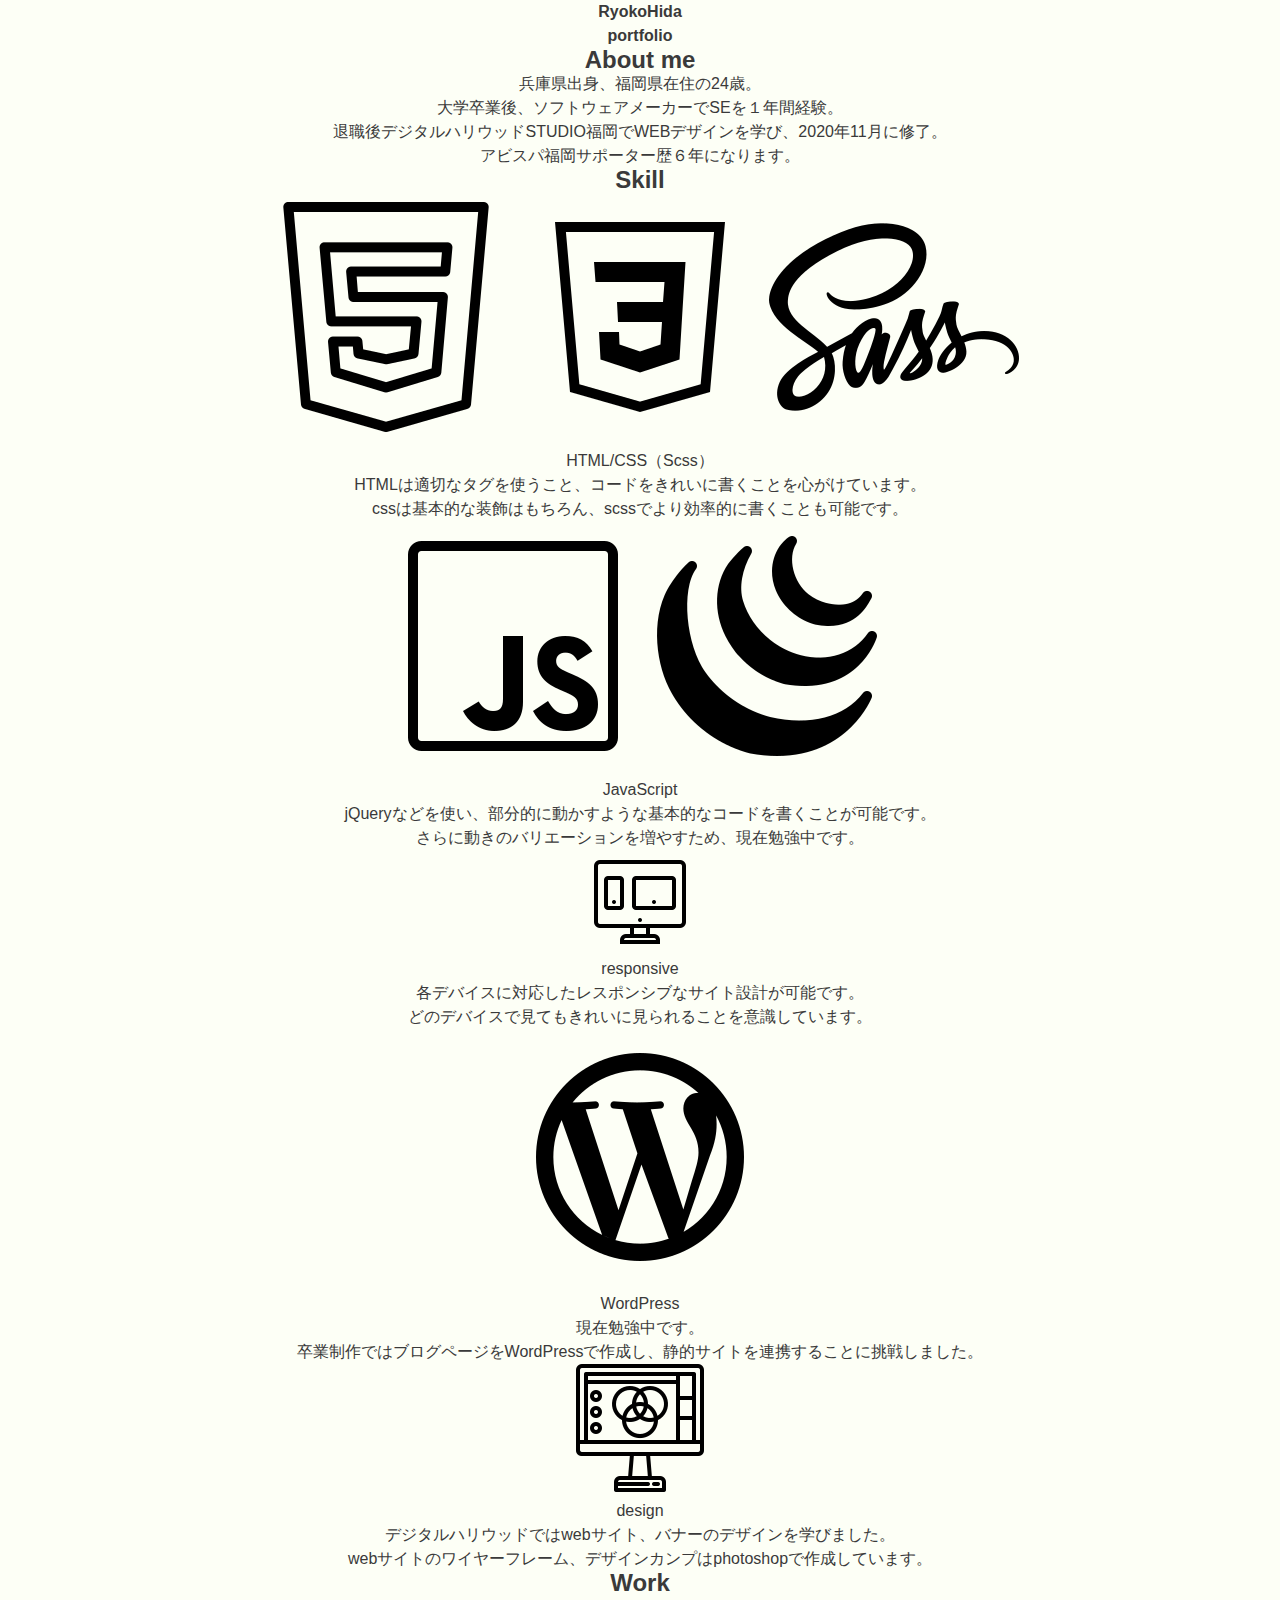
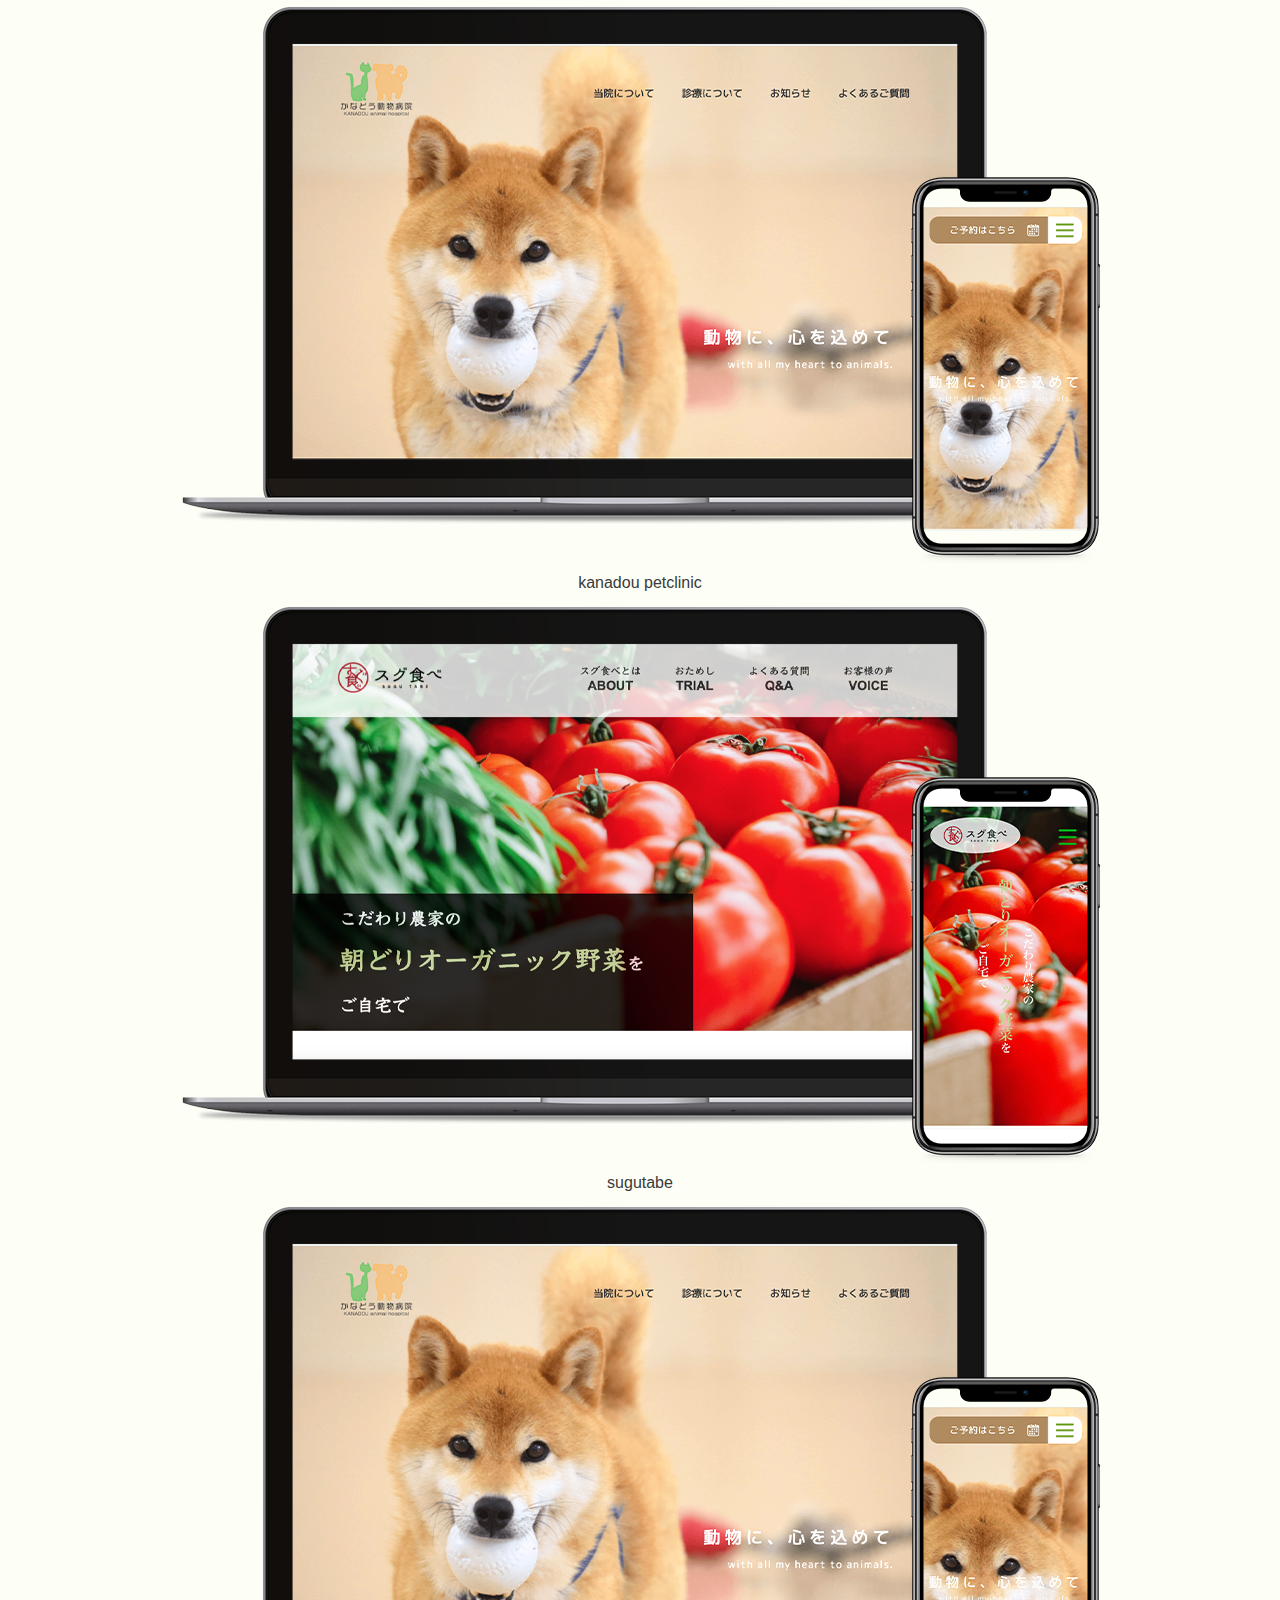
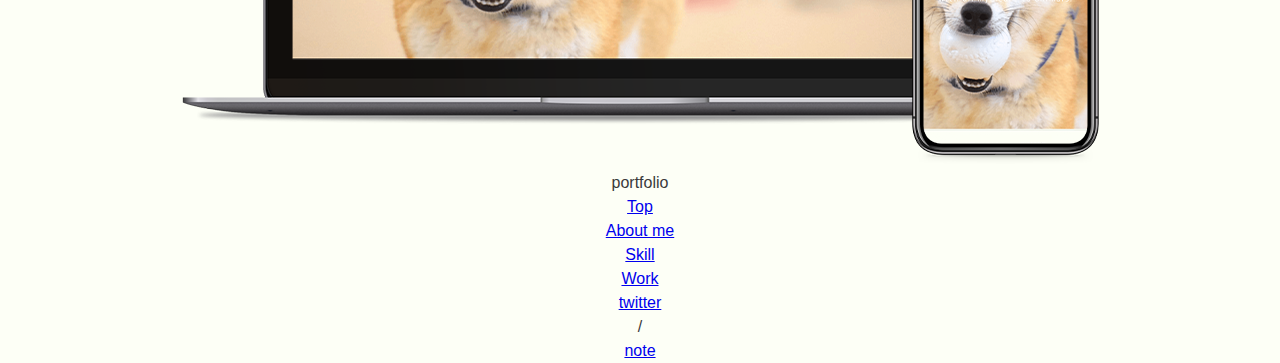
==== index.html @ 935999d3 "画像の整理、html3ページ分" ====
<!DOCTYPE html>
<html lang="ja">
  <head>
    <meta charset="UTF-8">
    <link rel="stylesheet" href="assets/css/reset.css">
    <link rel="stylesheet" href="assets/css/common.css">
    <meta name="viewport" content="width=device-width, initial-scale=1.0">
    <title>樋田涼子のポートフォリオ</title>
    <link rel="stylesheet" href="assets/css/top.css">
  </head>
  <body>
    <section class="section-top">
      <h1>RyokoHida<br>portfolio</h1>
    </section>
    <section class="section-aboutme">
      <h2 class="title">About me</h2>
      <p class="section-aboutme__profile">
        兵庫県出身、福岡県在住の24歳。<br>大学卒業後、ソフトウェアメーカーでSEを１年間経験。<br>
        退職後デジタルハリウッドSTUDIO福岡でWEBデザインを学び、2020年11月に修了。
      </p>
      <p>
        アビスパ福岡サポーター歴６年になります。
      </p>
    </section>
    <section class="section-skill">
      <h2 class="title">Skill</h2>
      <div class="section-skill__contain">
        <div class="section-skill__contain__first">
          <div class="section-skill__contain__first__imgbox">
            <img src="assets/image/icon/skill/png/html.png" alt="htmlのアイコン">
            <img src="assets/image/icon/skill/png/css.png" alt="cssのアイコン">
            <img src="assets/image/icon/skill/png/sass.png" alt="sassのアイコン">
          </div>
          <p>HTML/CSS（Scss）</p>
        </div>
        <p>
          HTMLは適切なタグを使うこと、コードをきれいに書くことを心がけています。<br>cssは基本的な装飾はもちろん、scssでより効率的に書くことも可能です。
        </p>
      </div>
      <div class="section-skill__contain">
        <div class="section-skill__contain__first">
          <div class="section-skill__contain__first__imgbox">
            <img src="assets/image/icon/skill/png/js.png" alt="javascriptのアイコン">
            <img src="assets/image/icon/skill/png/jquery.png" alt="jqueryのアイコン">
          </div>
          <p>JavaScript</p>
        </div>
        <p>
          jQueryなどを使い、部分的に動かすような基本的なコードを書くことが可能です。<br>さらに動きのバリエーションを増やすため、現在勉強中です。
        </p>
      </div>

      <!--GitHubのリンク-->
      <div class="section-skill__contain">
      </div>

      <div class="section-skill__contain">
        <div class="section-skill__contain__first">
          <img src="assets/image/icon/skill/png/responsive.png" alt="レスポンシブデザインのアイコン">
          <p>responsive</p>
        </div>
        <p>
          各デバイスに対応したレスポンシブなサイト設計が可能です。<br>どのデバイスで見てもきれいに見られることを意識しています。
        </p>
      </div>
      <div class="section-skill__contain">
        <div class="section-skill__contain__first">
          <img src="assets/image/icon/skill/png/wordpress.png" alt="wordpressのアイコン">
          <p>WordPress</p>
        </div>
        <p>
          現在勉強中です。<br>卒業制作ではブログページをWordPressで作成し、静的サイトを連携することに挑戦しました。
        </p>
      </div>
      <div class="section-skill__contain">
        <div class="section-skill__contain__first">
          <img src="assets/image/icon/skill/png/design.png" alt="デザインのアイコン">
          <p>design</p>
        </div>
        <p>
          デジタルハリウッドではwebサイト、バナーのデザインを学びました。<br>webサイトのワイヤーフレーム、デザインカンプはphotoshopで作成しています。
        </p>
      </div>
    </section>
    <section class="section-work">
      <h2 class="title">Work</h2>
      <a class="section-work__link-box">
        <img src="assets/image/work/kanadou/work01.png" alt="かなどう動物病院へのリンク">
        <p>kanadou petclinic</p>
      </a>
      <a class="section-work__link-box">
        <img src="assets/image/work/sugutabe/work02.png" alt="スグ食べへのリンク">
        <p>sugutabe</p>
      </a>
      <a class="section-work__link-box">
        <img src="assets/image/work/kanadou/work01.png" alt="ポートフォリオへのリンク">
        <p>portfolio</p>
      </a>

      <!--viewmoreのリンク-->
      <div class="section-work__link-box">
      </div>

    </section>
    <header class="sidebar">
      <ol class="sidebar__list">
        <li><a href="#">Top</a></li>
        <li><a href="#">About me</a></li>
        <li><a href="#">Skill</a></li>
        <li><a href="#">Work</a></li>
      </ol>
      <div>
        <a href="#">twitter</a>
        <p>/</p>
        <a href="#">note</a>
      </div>
    </header>
  </body>
</html>
---- assets/css/common.css ----
@charset "UTF-8";
/* CSS Document */
html {
  font-size: 62.5%; /* 16px * 62.5% = 10px */
  width: 100%;
  box-sizing: border-box;
}

body {
  color: #3a3a3a; /* RGB */
  font-family:  'M PLUS Rounded 1c', sans-serif , 'M PLUS 1p', sans-serif;
  font-weight: 500;
  font-size: 1.6em;
  line-height: 2.4rem;
  text-align: center;
  background-color: #fdfff6
}

section h2 {
  font-size: 2.4rem;
}

a {
  display: inline-block;
  transition: .3s;
  transform: scale(1);
}

a:hover {
  transform: scale(0.95);
}


.none {
  display: none;
}

p {
  font-feature-settings: normal;
}
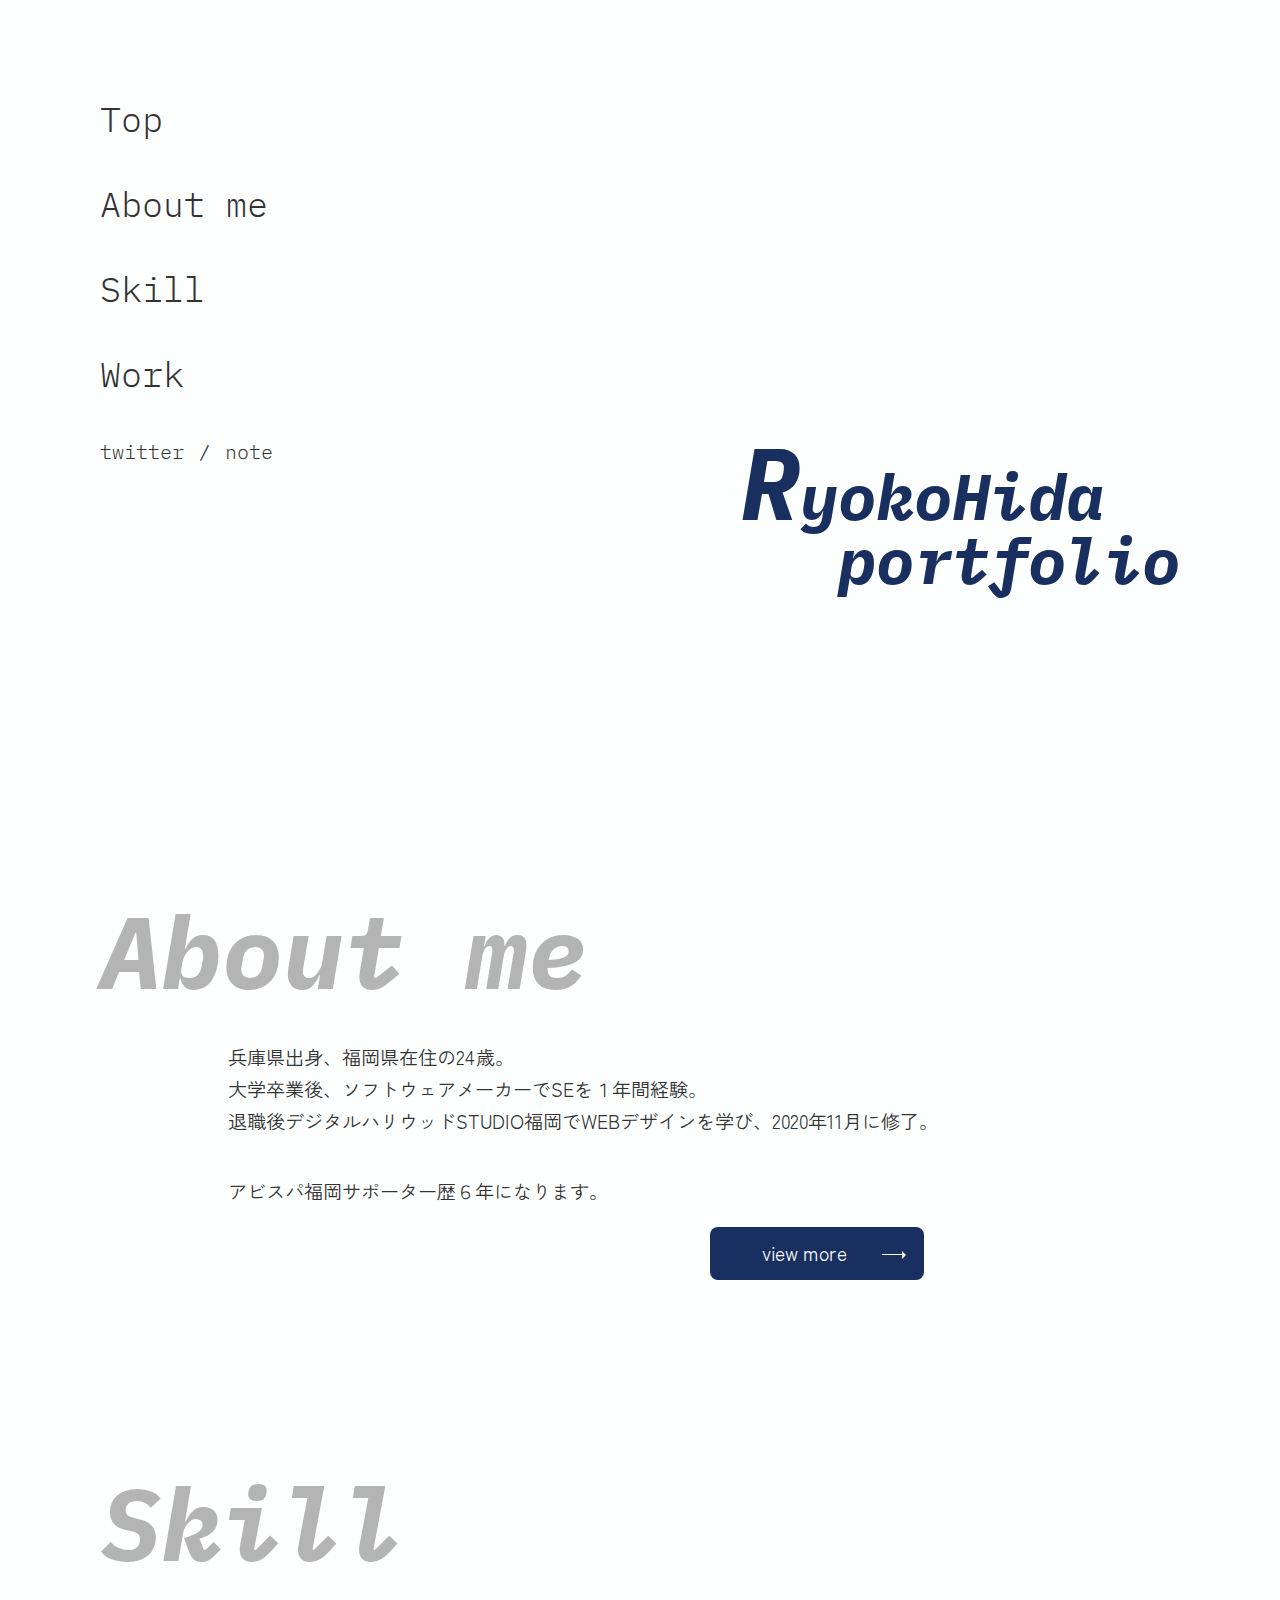
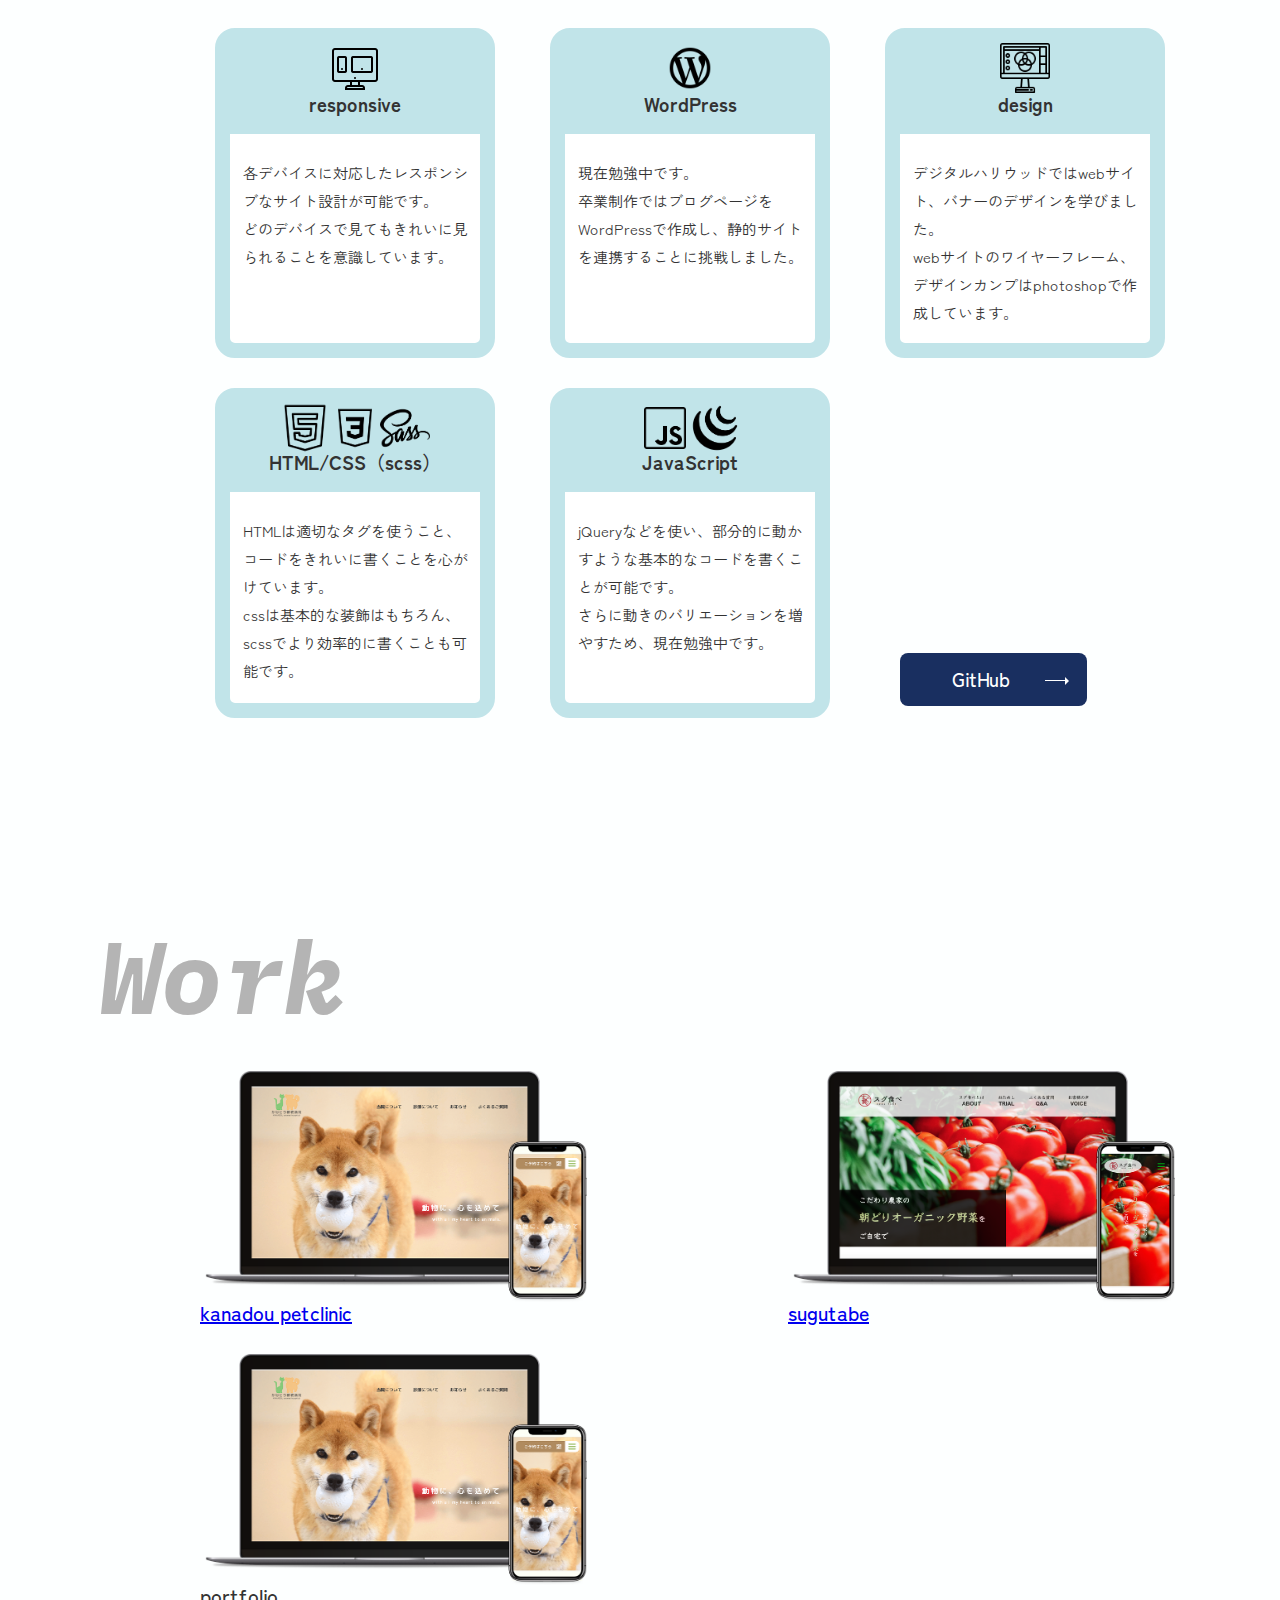
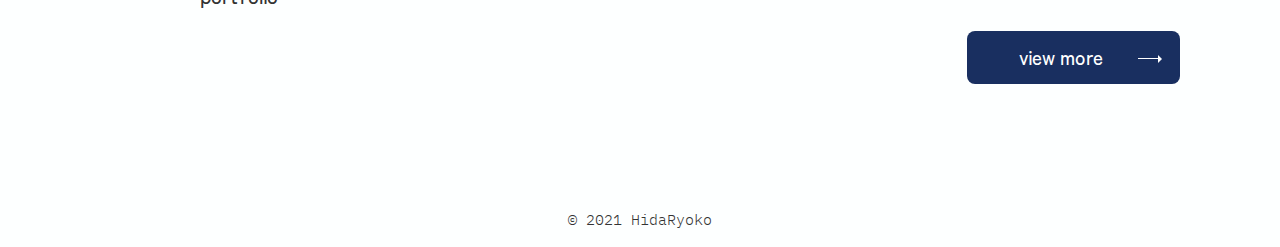
==== commit 03b7dbb4: "トップページのコーディングetc" ====
--- a/index.html
+++ b/index.html
@@ -4,116 +4,125 @@
     <meta charset="UTF-8">
     <link rel="stylesheet" href="assets/css/reset.css">
     <link rel="stylesheet" href="assets/css/common.css">
+    <link rel="preconnect" href="https://fonts.googleapis.com">
+    <link rel="preconnect" href="https://fonts.gstatic.com" crossorigin>
+    <link href="https://fonts.googleapis.com/css2?family=IBM+Plex+Mono:ital,wght@0,100;0,200;0,300;0,400;0,500;0,600;0,700;1,100;1,200;1,300;1,400;1,500;1,600;1,700&family=Zen+Kaku+Gothic+New:wght@300;400;500;700;900&display=swap" rel="stylesheet">
     <meta name="viewport" content="width=device-width, initial-scale=1.0">
     <title>樋田涼子のポートフォリオ</title>
     <link rel="stylesheet" href="assets/css/top.css">
   </head>
   <body>
     <section class="section-top">
-      <h1>RyokoHida<br>portfolio</h1>
+      <h1><span>R</span>yokoHida&nbsp;&nbsp;<br>portfolio</h1>
     </section>
-    <section class="section-aboutme">
+    <section id="aboutme" class="section-aboutme">
       <h2 class="title">About me</h2>
       <p class="section-aboutme__profile">
         兵庫県出身、福岡県在住の24歳。<br>大学卒業後、ソフトウェアメーカーでSEを１年間経験。<br>
         退職後デジタルハリウッドSTUDIO福岡でWEBデザインを学び、2020年11月に修了。
       </p>
-      <p>
+      <p class="section-aboutme__avispa">
         アビスパ福岡サポーター歴６年になります。
       </p>
-    </section>
-    <section class="section-skill">
-      <h2 class="title">Skill</h2>
-      <div class="section-skill__contain">
-        <div class="section-skill__contain__first">
-          <div class="section-skill__contain__first__imgbox">
-            <img src="assets/image/icon/skill/png/html.png" alt="htmlのアイコン">
-            <img src="assets/image/icon/skill/png/css.png" alt="cssのアイコン">
-            <img src="assets/image/icon/skill/png/sass.png" alt="sassのアイコン">
-          </div>
-          <p>HTML/CSS（Scss）</p>
-        </div>
-        <p>
-          HTMLは適切なタグを使うこと、コードをきれいに書くことを心がけています。<br>cssは基本的な装飾はもちろん、scssでより効率的に書くことも可能です。
-        </p>
-      </div>
-      <div class="section-skill__contain">
-        <div class="section-skill__contain__first">
-          <div class="section-skill__contain__first__imgbox">
-            <img src="assets/image/icon/skill/png/js.png" alt="javascriptのアイコン">
-            <img src="assets/image/icon/skill/png/jquery.png" alt="jqueryのアイコン">
-          </div>
-          <p>JavaScript</p>
-        </div>
-        <p>
-          jQueryなどを使い、部分的に動かすような基本的なコードを書くことが可能です。<br>さらに動きのバリエーションを増やすため、現在勉強中です。
-        </p>
-      </div>
-
-      <!--GitHubのリンク-->
-      <div class="section-skill__contain">
-      </div>
-
-      <div class="section-skill__contain">
-        <div class="section-skill__contain__first">
-          <img src="assets/image/icon/skill/png/responsive.png" alt="レスポンシブデザインのアイコン">
-          <p>responsive</p>
-        </div>
-        <p>
-          各デバイスに対応したレスポンシブなサイト設計が可能です。<br>どのデバイスで見てもきれいに見られることを意識しています。
-        </p>
-      </div>
-      <div class="section-skill__contain">
-        <div class="section-skill__contain__first">
-          <img src="assets/image/icon/skill/png/wordpress.png" alt="wordpressのアイコン">
-          <p>WordPress</p>
-        </div>
-        <p>
-          現在勉強中です。<br>卒業制作ではブログページをWordPressで作成し、静的サイトを連携することに挑戦しました。
-        </p>
-      </div>
-      <div class="section-skill__contain">
-        <div class="section-skill__contain__first">
-          <img src="assets/image/icon/skill/png/design.png" alt="デザインのアイコン">
-          <p>design</p>
-        </div>
-        <p>
-          デジタルハリウッドではwebサイト、バナーのデザインを学びました。<br>webサイトのワイヤーフレーム、デザインカンプはphotoshopで作成しています。
-        </p>
+      <div class="btnarrow">
+        <a class="btnarrow__more" href="aboutme.html">view more</a>
       </div>
     </section>
-    <section class="section-work">
+    <section id="skill" class="section-skill">
+      <h2 class="title">Skill</h2>
+      <div class="section-skill__cards">
+        <div class="section-skill__cards__contain">
+          <div class="section-skill__cards__contain__first">
+            <img class="section-skill__cards__contain__first__singleimg" src="assets/image/icon/skill/png/responsive.png" alt="レスポンシブデザインのアイコン">
+            <p class="section-skill__cards__contain__first__title">responsive</p>
+          </div>
+          <p class="section-skill__cards__contain__description">
+            各デバイスに対応したレスポンシブなサイト設計が可能です。<br>どのデバイスで見てもきれいに見られることを意識しています。
+          </p>
+        </div>
+        <div class="section-skill__cards__contain">
+          <div class="section-skill__cards__contain__first">
+            <img class="section-skill__cards__contain__first__singleimg" src="assets/image/icon/skill/png/wordpress.png" alt="wordpressのアイコン">
+            <p class="section-skill__cards__contain__first__title">WordPress</p>
+          </div>
+          <p class="section-skill__cards__contain__description">
+            現在勉強中です。<br>卒業制作ではブログページをWordPressで作成し、静的サイトを連携することに挑戦しました。
+          </p>
+        </div>
+        <div class="section-skill__cards__contain">
+          <div class="section-skill__cards__contain__first">
+            <img class="section-skill__cards__contain__first__singleimg" src="assets/image/icon/skill/png/design.png" alt="デザインのアイコン">
+            <p class="section-skill__cards__contain__first__title">design</p>
+          </div>
+          <p class="section-skill__cards__contain__description">
+            デジタルハリウッドではwebサイト、バナーのデザインを学びました。<br>webサイトのワイヤーフレーム、デザインカンプはphotoshopで作成しています。
+          </p>
+        </div>
+        <div class="section-skill__cards__contain">
+          <div class="section-skill__cards__contain__first">
+            <div class="section-skill__cards__contain__first__imgbox">
+              <img src="assets/image/icon/skill/png/html.png" alt="htmlのアイコン">
+              <img src="assets/image/icon/skill/png/css.png" alt="cssのアイコン">
+              <img src="assets/image/icon/skill/png/sass.png" alt="sassのアイコン">
+            </div>
+            <p class="section-skill__cards__contain__first__title">HTML/CSS（scss）</p>
+          </div>
+          <p class="section-skill__cards__contain__description">
+            HTMLは適切なタグを使うこと、コードをきれいに書くことを心がけています。<br>cssは基本的な装飾はもちろん、scssでより効率的に書くことも可能です。
+          </p>
+        </div>
+        <div class="section-skill__cards__contain">
+          <div class="section-skill__cards__contain__first">
+            <div class="section-skill__cards__contain__first__imgbox">
+              <img src="assets/image/icon/skill/png/js.png" alt="javascriptのアイコン">
+              <img src="assets/image/icon/skill/png/jquery.png" alt="jqueryのアイコン">
+            </div>
+            <p class="section-skill__cards__contain__first__title">JavaScript</p>
+          </div>
+          <p class="section-skill__cards__contain__description">
+            jQueryなどを使い、部分的に動かすような基本的なコードを書くことが可能です。<br>さらに動きのバリエーションを増やすため、現在勉強中です。
+          </p>
+        </div>
+        <!--GitHubのリンク-->
+        <div class="section-skill__cards__contain btnarrow">
+          <a class="btnarrow__more" href="https://github.com/H-Ryoko" target="blank">GitHub</a>
+        </div>
+      </div>
+    </section>
+    <section id="work" class="section-work">
       <h2 class="title">Work</h2>
-      <a class="section-work__link-box">
-        <img src="assets/image/work/kanadou/work01.png" alt="かなどう動物病院へのリンク">
-        <p>kanadou petclinic</p>
-      </a>
-      <a class="section-work__link-box">
-        <img src="assets/image/work/sugutabe/work02.png" alt="スグ食べへのリンク">
-        <p>sugutabe</p>
-      </a>
-      <a class="section-work__link-box">
-        <img src="assets/image/work/kanadou/work01.png" alt="ポートフォリオへのリンク">
-        <p>portfolio</p>
-      </a>
-
+      <div class="section-work__contain">
+        <a href="kanadou.html" class="section-work__contain__linkbox">
+          <img src="assets/image/work/kanadou/work01.png" alt="かなどう動物病院へのリンク">
+          <p>kanadou petclinic</p>
+        </a>
+        <a href="sugutabe.html" class="section-work__contain__linkbox">
+          <img src="assets/image/work/sugutabe/work02.png" alt="スグ食べへのリンク">
+          <p>sugutabe</p>
+        </a>
+        <a class="section-work__contain__linkbox">
+          <img src="assets/image/work/kanadou/work01.png" alt="ポートフォリオへのリンク">
+          <p>portfolio</p>
+        </a>
+      </div>
       <!--viewmoreのリンク-->
-      <div class="section-work__link-box">
+      <div class="section-work__link btnarrow">
+        <a class="btnarrow__more" href="#">view more</a>
       </div>
-
     </section>
     <header class="sidebar">
       <ol class="sidebar__list">
-        <li><a href="#">Top</a></li>
-        <li><a href="#">About me</a></li>
-        <li><a href="#">Skill</a></li>
-        <li><a href="#">Work</a></li>
+        <li><a class="sidebar__list__link" href="#">Top</a></li>
+        <li><a class="sidebar__list__link" href="#aboutme">About me</a></li>
+        <li><a class="sidebar__list__link" href="#skill">Skill</a></li>
+        <li><a class="sidebar__list__link" href="#work">Work</a></li>
       </ol>
-      <div>
-        <a href="#">twitter</a>
+      <div class="sidebar__snslink">
+        <a href="https://twitter.com/ryo_studydesign" target="blank">twitter</a>
         <p>/</p>
-        <a href="#">note</a>
+        <a href="https://note.com/webdesign_ryo/" target="blank">note</a>
       </div>
     </header>
+    <small>©︎ 2021 HidaRyoko</small>
   </body>
 </html>--- a/assets/css/common.css
+++ b/assets/css/common.css
@@ -7,23 +7,18 @@
 }
 
 body {
-  color: #3a3a3a; /* RGB */
-  font-family:  'M PLUS Rounded 1c', sans-serif , 'M PLUS 1p', sans-serif;
+  background-color: #fdffff; /* RGB */
+  font-family: 'IBM Plex Mono', monospace, 'Zen Kaku Gothic New', sans-serif;
   font-weight: 500;
-  font-size: 1.6em;
-  line-height: 2.4rem;
-  text-align: center;
-  background-color: #fdfff6
-}
-
-section h2 {
-  font-size: 2.4rem;
+  text-align: left;
+  color: #333;
 }
 
 a {
   display: inline-block;
   transition: .3s;
   transform: scale(1);
+  font-family: 'Zen Kaku Gothic New', sans-serif;
 }
 
 a:hover {
@@ -35,7 +30,13 @@
   display: none;
 }
 
+h1 h2 h3 h4 {
+  font-family: 'IBM Plex Mono', monospace;
+}
+
 p {
   font-feature-settings: normal;
+  font-family: 'Zen Kaku Gothic New', sans-serif;
 }
 
+
--- a/assets/css/top.css
+++ b/assets/css/top.css
@@ -0,0 +1,279 @@
+.title {
+  font-size: 8vw;
+  font-style: italic;
+  color: #b4b4b4;
+  margin-bottom: 3vw;
+}
+
+.btnarrow {
+  text-align: right;
+  margin-right: 20vw;
+}
+
+.btnarrow__more {
+  position: relative;
+  background: #192f60;
+  padding: 15px 75px 15px 50px;
+  display: inline-block;
+  text-align: center;
+  -webkit-transition: all .2s linear;
+  transition: all .2s linear;
+  color: #fff;
+  text-decoration: none;
+  border: transparent 2px solid;
+  outline: none;
+  font-size: 1.5vw;
+  border-radius: 8px;
+}
+
+.btnarrow__more:hover {
+  background: #fdffff;
+  color: #333;
+  border-color: #192f60;
+}
+
+.btnarrow__more:before {
+  content: '';
+  position: absolute;
+  top: 50%;
+  right: 20px;
+  width: 20px;
+  height: 1px;
+  background: #fff;
+}
+
+.btnarrow__more:after {
+  content: '';
+  position: absolute;
+  top: 43.5%;
+  right: 12px;
+  border: 4px solid transparent;
+  border-top-width: 4px;
+  border-bottom-width: 4px;
+  border-left-color: #fff;
+  -webkit-transition: all .2s linear;
+  transition: all .2s linear;
+}
+
+.btnarrow__more:hover::before {
+  background: #333;
+  right: 25px;
+}
+
+.btnarrow__more:hover::after {
+  border-left-color: #333;
+  right: 20px;
+}
+
+.section-top {
+  position: relative;
+  height: 100vh;
+  padding: 0 100px;
+}
+
+.section-top h1 {
+  font-size: 5vw;
+  font-weight: 800;
+  font-style: italic;
+  padding-top: 50vh;
+  text-align: right;
+  line-height: 5vw;
+  color: #192f60;
+}
+
+.section-top h1 span {
+  font-size: 8vw;
+}
+
+.sidebar {
+  position: absolute;
+  top: 8vw;
+  left: 0;
+  padding-left: 100px;
+  width: 20%;
+}
+
+.sidebar__list {
+  list-style: none;
+}
+
+.sidebar__list li {
+  margin-bottom: 50px;
+}
+
+.sidebar__list__link {
+  color: #333;
+  text-decoration: none;
+  font-size: 3.5rem;
+  font-weight: 300;
+  font-family: 'IBM Plex Mono', monospace;
+}
+
+.sidebar__snslink {
+  display: -webkit-box;
+  display: -ms-flexbox;
+  display: flex;
+  -webkit-box-pack: start;
+      -ms-flex-pack: start;
+          justify-content: flex-start;
+}
+
+.sidebar__snslink a {
+  font-size: 2rem;
+  font-weight: 300;
+  font-family: 'IBM Plex Mono', monospace;
+  text-decoration: none;
+  color: #333;
+  margin-right: 1.5rem;
+}
+
+.sidebar__snslink p {
+  font-size: 2rem;
+  margin-right: 1.5rem;
+}
+
+.section-aboutme {
+  padding: 0 100px;
+  margin-bottom: 15vw;
+  font-size: 1.5vw;
+  font-weight: 400;
+}
+
+.section-aboutme__profile {
+  margin-left: 10vw;
+  margin-bottom: 3vw;
+  line-height: 2.5vw;
+}
+
+.section-aboutme__avispa {
+  margin-left: 10vw;
+  margin-bottom: 20px;
+  line-height: 2.5vw;
+}
+
+.section-skill {
+  padding: 0 100px;
+  margin-bottom: 15vw;
+}
+
+.section-skill__cards {
+  display: -webkit-box;
+  display: -ms-flexbox;
+  display: flex;
+  -ms-flex-wrap: wrap;
+      flex-wrap: wrap;
+  -webkit-box-pack: justify;
+      -ms-flex-pack: justify;
+          justify-content: space-between;
+  -webkit-box-align: end;
+      -ms-flex-align: end;
+          align-items: flex-end;
+  margin-left: 100px;
+}
+
+.section-skill__cards__contain {
+  width: 250px;
+  height: 300px;
+  background-color: #fff;
+  border: solid 15px #c1e4e9;
+  margin: 15px;
+  border-radius: 20px;
+}
+
+.section-skill__cards__contain__first {
+  width: 100%;
+  padding-bottom: 10px;
+  background-color: #c1e4e9;
+  text-align: center;
+}
+
+.section-skill__cards__contain__first__imgbox {
+  width: 100%;
+  display: -webkit-box;
+  display: -ms-flexbox;
+  display: flex;
+  -webkit-box-pack: center;
+      -ms-flex-pack: center;
+          justify-content: center;
+}
+
+.section-skill__cards__contain__first__imgbox img {
+  width: 20%;
+}
+
+.section-skill__cards__contain__first__singleimg {
+  width: 20%;
+}
+
+.section-skill__cards__contain__first__title {
+  text-align: center;
+  margin-bottom: 10px;
+  font-size: 1.5vw;
+  font-weight: 600;
+}
+
+.section-skill__cards__contain__description {
+  width: 90%;
+  margin: 25px auto;
+  font-size: 1.5rem;
+  font-weight: 400;
+  line-height: 2.8rem;
+}
+
+.section-skill__cards__contain:last-child {
+  width: 250px;
+  height: 50px;
+  background-color: #fdffff;
+  border: none;
+}
+
+.section-skill .btnarrow {
+  width: 250px;
+  text-align: left;
+  margin: 15px;
+  padding: 15px;
+}
+
+.section-work {
+  padding: 0 100px;
+  margin-bottom: 10vw;
+}
+
+.section-work__contain {
+  display: -webkit-box;
+  display: -ms-flexbox;
+  display: flex;
+  -ms-flex-wrap: wrap;
+      flex-wrap: wrap;
+  -webkit-box-pack: justify;
+      -ms-flex-pack: justify;
+          justify-content: space-between;
+  margin-left: 100px;
+}
+
+.section-work__contain__linkbox {
+  width: 40%;
+  margin-bottom: 2vw;
+}
+
+.section-work__contain__linkbox img {
+  width: 100%;
+  margin: 0 auto;
+}
+
+.section-work__contain__linkbox p {
+  font-size: 2rem;
+  font-weight: 500;
+}
+
+.section-work .btnarrow {
+  margin: 0 0 0 auto;
+}
+
+small {
+  font-size: 1.5rem;
+  font-weight: 300;
+  display: block;
+  text-align: center;
+  margin-bottom: 20px;
+}
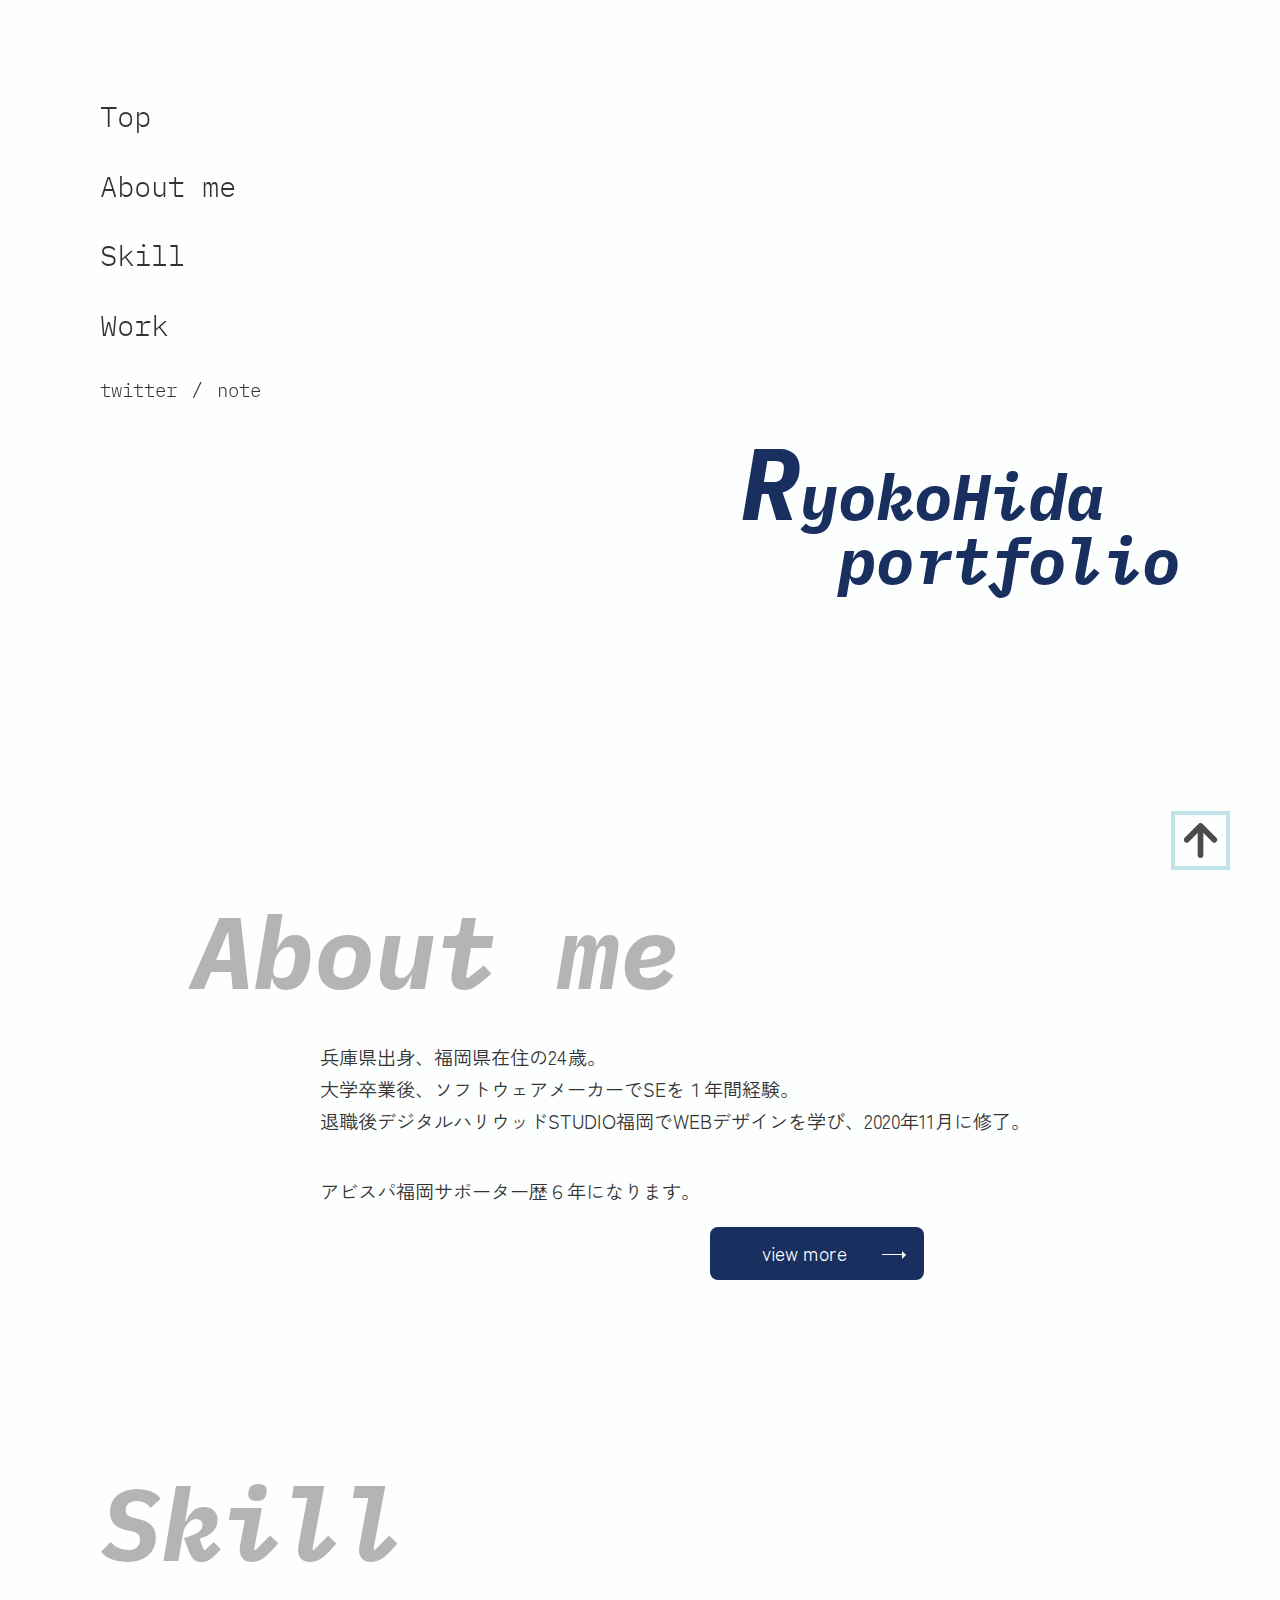
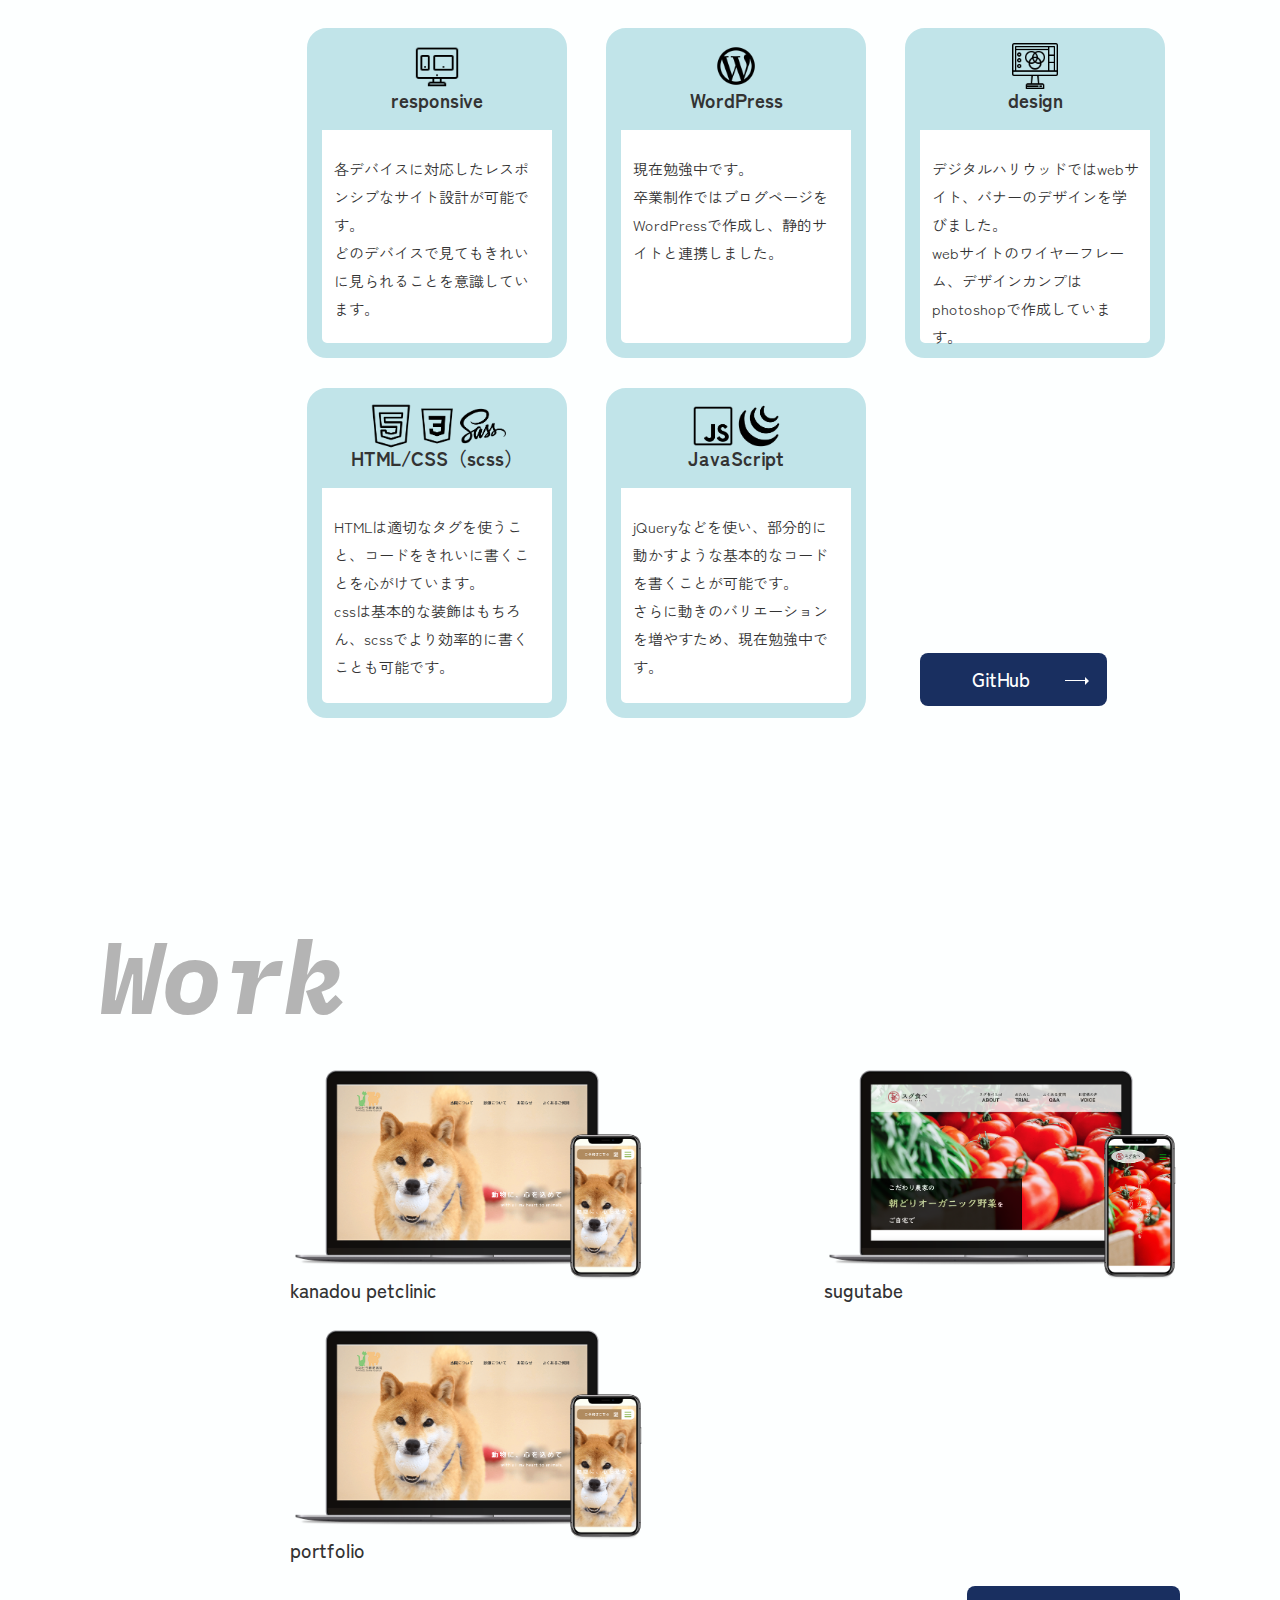
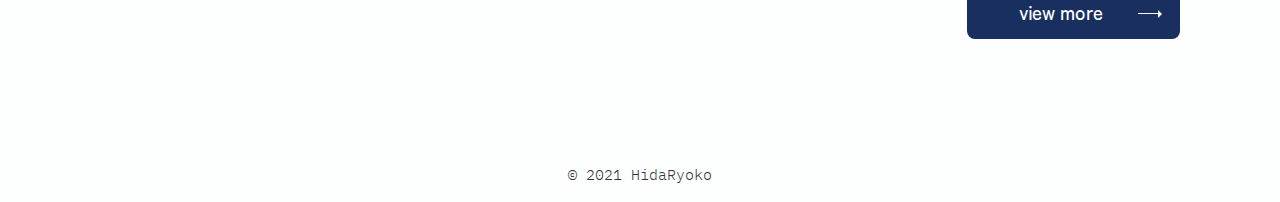
==== commit a59539d7: "aboutme/worklist/workページの装飾" ====
--- a/index.html
+++ b/index.html
@@ -10,6 +10,13 @@
     <meta name="viewport" content="width=device-width, initial-scale=1.0">
     <title>樋田涼子のポートフォリオ</title>
     <link rel="stylesheet" href="assets/css/top.css">
+    <script src="https://code.jquery.com/jquery-3.6.0.min.js" integrity="sha256-/xUj+3OJU5yExlq6GSYGSHk7tPXikynS7ogEvDej/m4=" crossorigin="anonymous"></script>
+    <script>
+      $(function(){
+        $("#worklist").load("work.html");
+        $("#scrolltop").load("toparrow.html");
+      });
+    </script>
   </head>
   <body>
     <section class="section-top">
@@ -46,7 +53,7 @@
             <p class="section-skill__cards__contain__first__title">WordPress</p>
           </div>
           <p class="section-skill__cards__contain__description">
-            現在勉強中です。<br>卒業制作ではブログページをWordPressで作成し、静的サイトを連携することに挑戦しました。
+            現在勉強中です。<br>卒業制作ではブログページをWordPressで作成し、静的サイトと連携しました。
           </p>
         </div>
         <div class="section-skill__cards__contain">
@@ -91,23 +98,11 @@
     </section>
     <section id="work" class="section-work">
       <h2 class="title">Work</h2>
-      <div class="section-work__contain">
-        <a href="kanadou.html" class="section-work__contain__linkbox">
-          <img src="assets/image/work/kanadou/work01.png" alt="かなどう動物病院へのリンク">
-          <p>kanadou petclinic</p>
-        </a>
-        <a href="sugutabe.html" class="section-work__contain__linkbox">
-          <img src="assets/image/work/sugutabe/work02.png" alt="スグ食べへのリンク">
-          <p>sugutabe</p>
-        </a>
-        <a class="section-work__contain__linkbox">
-          <img src="assets/image/work/kanadou/work01.png" alt="ポートフォリオへのリンク">
-          <p>portfolio</p>
-        </a>
-      </div>
+      <!--jQueryでwork部分を読み込み-->
+      <div id="worklist"></div>
       <!--viewmoreのリンク-->
       <div class="section-work__link btnarrow">
-        <a class="btnarrow__more" href="#">view more</a>
+        <a class="btnarrow__more" href="worklist.html">view more</a>
       </div>
     </section>
     <header class="sidebar">
@@ -123,6 +118,8 @@
         <a href="https://note.com/webdesign_ryo/" target="blank">note</a>
       </div>
     </header>
+    <div id="scrolltop"></div>
     <small>©︎ 2021 HidaRyoko</small>
+    <script src="./assets/js/global.js"></script>
   </body>
 </html>--- a/assets/css/common.css
+++ b/assets/css/common.css
@@ -19,6 +19,8 @@
   transition: .3s;
   transform: scale(1);
   font-family: 'Zen Kaku Gothic New', sans-serif;
+  text-decoration: none;
+  color: #333;
 }
 
 a:hover {
@@ -39,4 +41,28 @@
   font-family: 'Zen Kaku Gothic New', sans-serif;
 }
 
+small {
+  font-size: 1.5rem;
+  font-weight: 300;
+  display: block;
+  text-align: center;
+  margin-bottom: 20px;
+}
 
+.scroll-top {
+  width: 35px;
+  height: 35px;
+  border: solid 4px #c1e4e9;
+  cursor: pointer;
+  text-align: right;
+  position: fixed;
+  bottom: 30px;
+  right: 50px;
+  padding: 8px;
+}
+
+.scroll-top a img {
+  width: 100%;
+}
+
+
--- a/assets/css/top.css
+++ b/assets/css/top.css
@@ -1,10 +1,3 @@
-.title {
-  font-size: 8vw;
-  font-style: italic;
-  color: #b4b4b4;
-  margin-bottom: 3vw;
-}
-
 .btnarrow {
   text-align: right;
   margin-right: 20vw;
@@ -65,6 +58,79 @@
   right: 20px;
 }
 
+.btnarrow-back {
+  text-align: right;
+}
+
+.btnarrow-back__more {
+  position: relative;
+  background: #192f60;
+  padding: 15px 50px 15px 75px;
+  display: inline-block;
+  text-align: center;
+  -webkit-transition: all .2s linear;
+  transition: all .2s linear;
+  color: #fff;
+  text-decoration: none;
+  border: transparent 2px solid;
+  outline: none;
+  font-size: 1.5vw;
+  border-radius: 8px;
+}
+
+.btnarrow-back__more:hover {
+  background: #fdffff;
+  color: #333;
+  border-color: #192f60;
+}
+
+.btnarrow-back__more:before {
+  content: '';
+  position: absolute;
+  top: 50%;
+  left: 20px;
+  width: 20px;
+  height: 1px;
+  background: #fff;
+}
+
+.btnarrow-back__more:after {
+  content: '';
+  position: absolute;
+  top: 43.5%;
+  left: 12px;
+  border: 4px solid transparent;
+  border-top-width: 4px;
+  border-bottom-width: 4px;
+  border-right-color: #fff;
+  -webkit-transition: all .2s linear;
+  transition: all .2s linear;
+}
+
+.btnarrow-back__more:hover::before {
+  background: #333;
+  left: 25px;
+}
+
+.btnarrow-back__more:hover::after {
+  border-right-color: #333;
+  left: 20px;
+}
+
+.title-skyblue {
+  font-size: 8vw;
+  font-style: italic;
+  color: #c1e4e9;
+  margin-bottom: 3vw;
+}
+
+.title {
+  font-size: 8vw;
+  font-style: italic;
+  color: #b4b4b4;
+  margin-bottom: 3vw;
+}
+
 .section-top {
   position: relative;
   height: 100vh;
@@ -86,11 +152,11 @@
 }
 
 .sidebar {
-  position: absolute;
+  position: fixed;
   top: 8vw;
   left: 0;
   padding-left: 100px;
-  width: 20%;
+  width: 15%;
 }
 
 .sidebar__list {
@@ -98,13 +164,11 @@
 }
 
 .sidebar__list li {
-  margin-bottom: 50px;
+  margin-bottom: 40px;
 }
 
 .sidebar__list__link {
-  color: #333;
-  text-decoration: none;
-  font-size: 3.5rem;
+  font-size: 2.3vw;
   font-weight: 300;
   font-family: 'IBM Plex Mono', monospace;
 }
@@ -119,22 +183,21 @@
 }
 
 .sidebar__snslink a {
-  font-size: 2rem;
+  font-size: 1.5vw;
   font-weight: 300;
   font-family: 'IBM Plex Mono', monospace;
-  text-decoration: none;
-  color: #333;
   margin-right: 1.5rem;
 }
 
 .sidebar__snslink p {
-  font-size: 2rem;
+  font-size: 1.5vw;
   margin-right: 1.5rem;
 }
 
 .section-aboutme {
   padding: 0 100px;
   margin-bottom: 15vw;
+  padding-left: 15vw;
   font-size: 1.5vw;
   font-weight: 400;
 }
@@ -168,11 +231,11 @@
   -webkit-box-align: end;
       -ms-flex-align: end;
           align-items: flex-end;
-  margin-left: 100px;
+  margin-left: 15vw;
 }
 
 .section-skill__cards__contain {
-  width: 250px;
+  width: 230px;
   height: 300px;
   background-color: #fff;
   border: solid 15px #c1e4e9;
@@ -228,7 +291,7 @@
 }
 
 .section-skill .btnarrow {
-  width: 250px;
+  width: 230px;
   text-align: left;
   margin: 15px;
   padding: 15px;
@@ -248,12 +311,14 @@
   -webkit-box-pack: justify;
       -ms-flex-pack: justify;
           justify-content: space-between;
-  margin-left: 100px;
+  margin-left: 190px;
 }
 
 .section-work__contain__linkbox {
   width: 40%;
   margin-bottom: 2vw;
+  text-decoration: none;
+  color: #333;
 }
 
 .section-work__contain__linkbox img {
@@ -262,18 +327,10 @@
 }
 
 .section-work__contain__linkbox p {
-  font-size: 2rem;
+  font-size: 1.5vw;
   font-weight: 500;
 }
 
 .section-work .btnarrow {
   margin: 0 0 0 auto;
 }
-
-small {
-  font-size: 1.5rem;
-  font-weight: 300;
-  display: block;
-  text-align: center;
-  margin-bottom: 20px;
-}
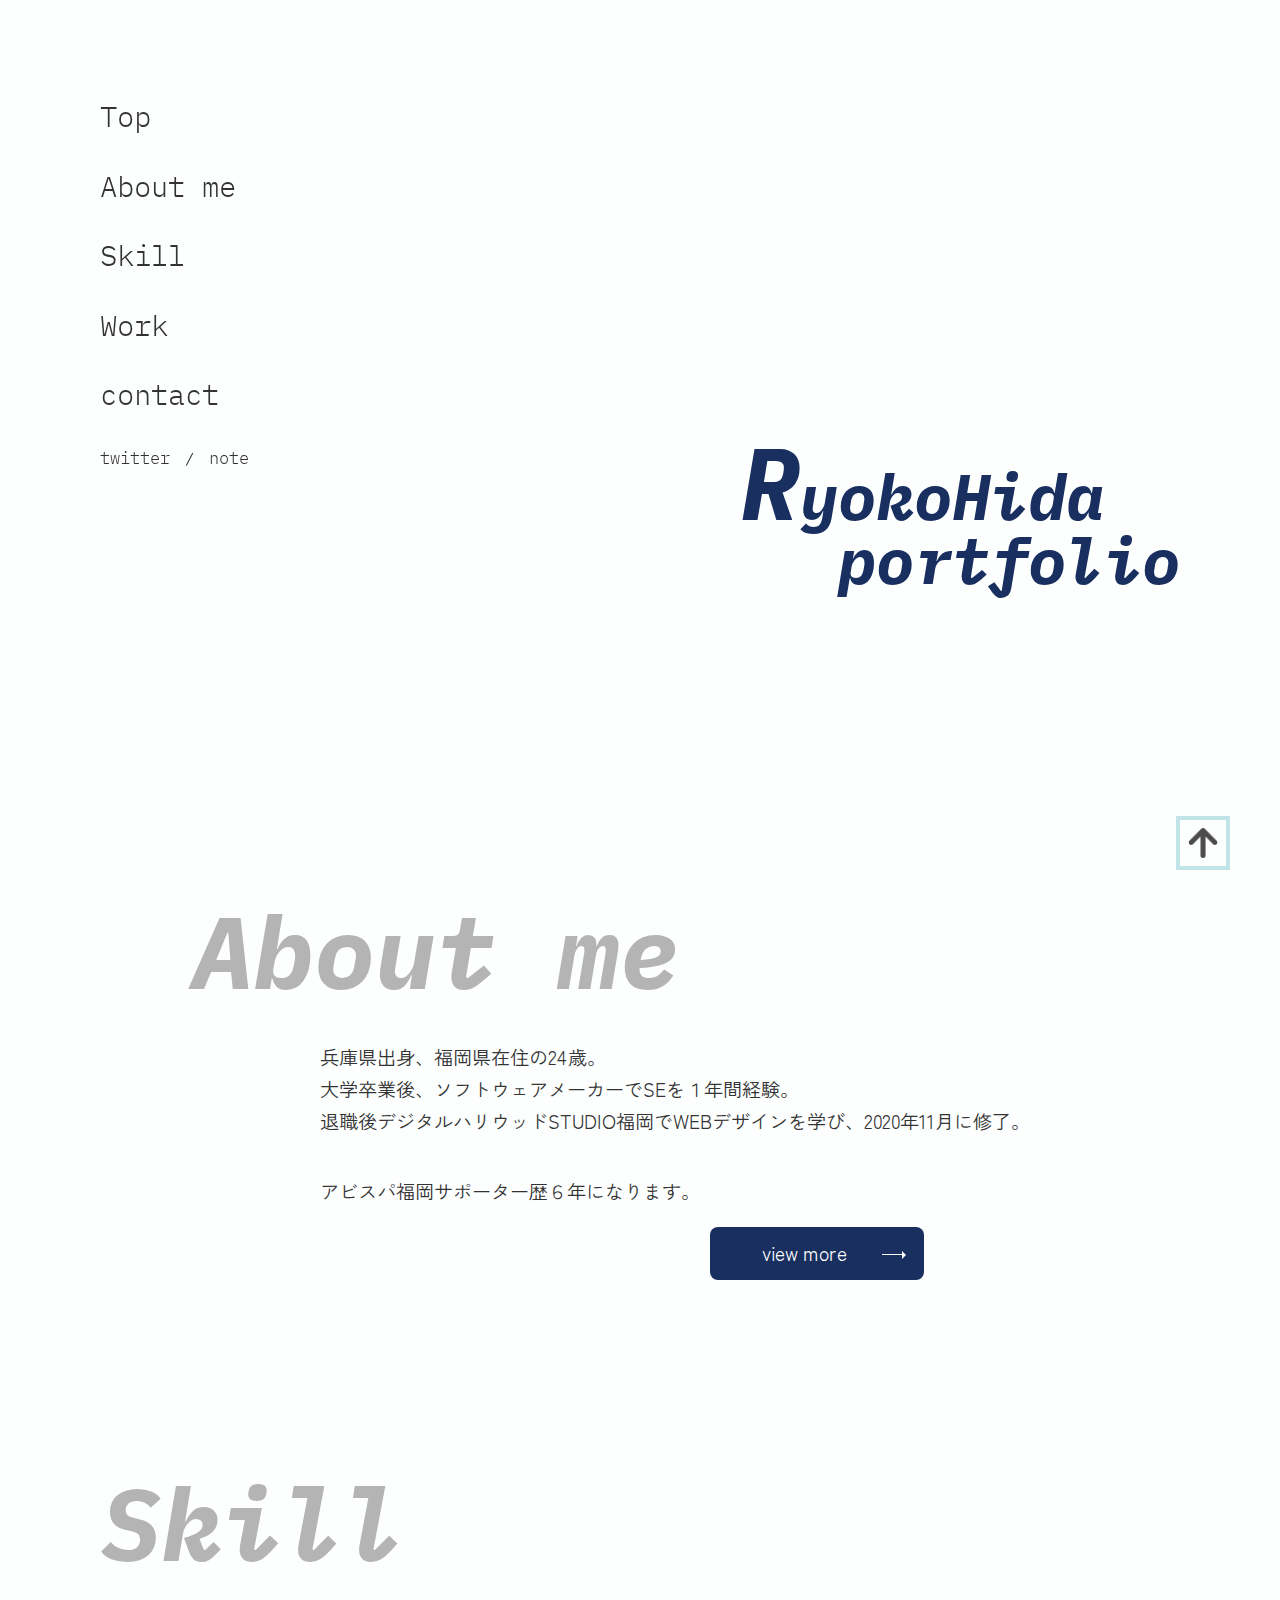
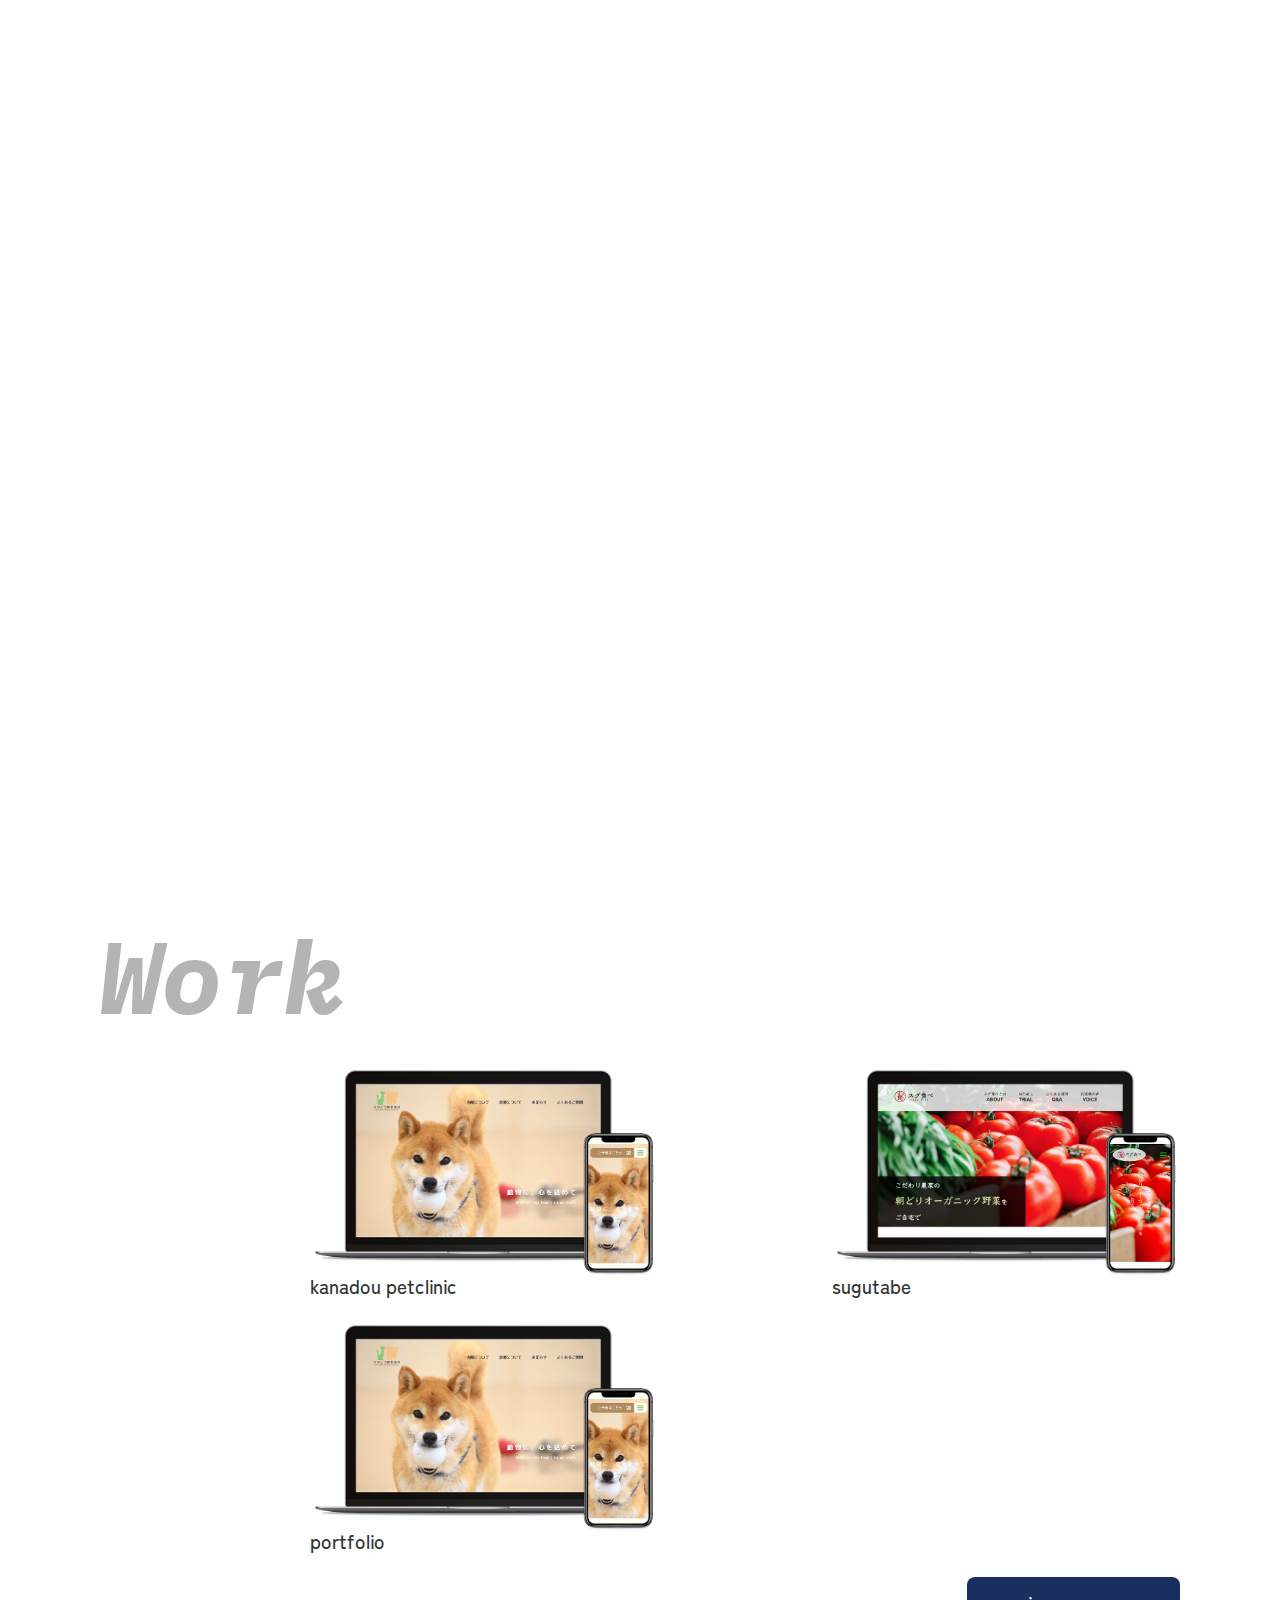
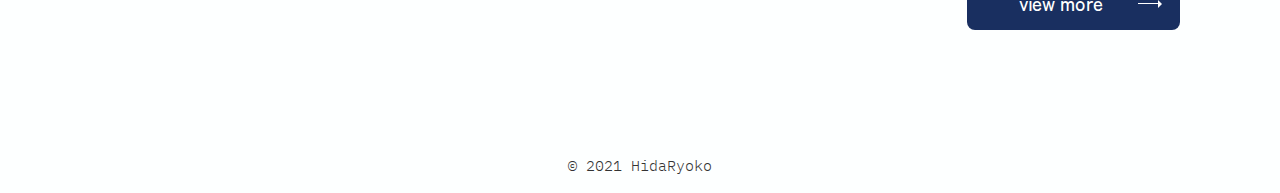
==== commit 87675675: "top(skill)/worklist/about(strong)のアニメーション実装" ====
--- a/index.html
+++ b/index.html
@@ -37,8 +37,8 @@
     </section>
     <section id="skill" class="section-skill">
       <h2 class="title">Skill</h2>
-      <div class="section-skill__cards">
-        <div class="section-skill__cards__contain">
+      <ul class="section-skill__cards">
+        <li class="section-skill__cards__contain">
           <div class="section-skill__cards__contain__first">
             <img class="section-skill__cards__contain__first__singleimg" src="assets/image/icon/skill/png/responsive.png" alt="レスポンシブデザインのアイコン">
             <p class="section-skill__cards__contain__first__title">responsive</p>
@@ -46,8 +46,8 @@
           <p class="section-skill__cards__contain__description">
             各デバイスに対応したレスポンシブなサイト設計が可能です。<br>どのデバイスで見てもきれいに見られることを意識しています。
           </p>
-        </div>
-        <div class="section-skill__cards__contain">
+        </li>
+        <li class="section-skill__cards__contain">
           <div class="section-skill__cards__contain__first">
             <img class="section-skill__cards__contain__first__singleimg" src="assets/image/icon/skill/png/wordpress.png" alt="wordpressのアイコン">
             <p class="section-skill__cards__contain__first__title">WordPress</p>
@@ -55,8 +55,8 @@
           <p class="section-skill__cards__contain__description">
             現在勉強中です。<br>卒業制作ではブログページをWordPressで作成し、静的サイトと連携しました。
           </p>
-        </div>
-        <div class="section-skill__cards__contain">
+        </li>
+        <li class="section-skill__cards__contain">
           <div class="section-skill__cards__contain__first">
             <img class="section-skill__cards__contain__first__singleimg" src="assets/image/icon/skill/png/design.png" alt="デザインのアイコン">
             <p class="section-skill__cards__contain__first__title">design</p>
@@ -64,8 +64,8 @@
           <p class="section-skill__cards__contain__description">
             デジタルハリウッドではwebサイト、バナーのデザインを学びました。<br>webサイトのワイヤーフレーム、デザインカンプはphotoshopで作成しています。
           </p>
-        </div>
-        <div class="section-skill__cards__contain">
+        </li>
+        <li class="section-skill__cards__contain">
           <div class="section-skill__cards__contain__first">
             <div class="section-skill__cards__contain__first__imgbox">
               <img src="assets/image/icon/skill/png/html.png" alt="htmlのアイコン">
@@ -77,8 +77,8 @@
           <p class="section-skill__cards__contain__description">
             HTMLは適切なタグを使うこと、コードをきれいに書くことを心がけています。<br>cssは基本的な装飾はもちろん、scssでより効率的に書くことも可能です。
           </p>
-        </div>
-        <div class="section-skill__cards__contain">
+        </li>
+        <li class="section-skill__cards__contain">
           <div class="section-skill__cards__contain__first">
             <div class="section-skill__cards__contain__first__imgbox">
               <img src="assets/image/icon/skill/png/js.png" alt="javascriptのアイコン">
@@ -89,12 +89,12 @@
           <p class="section-skill__cards__contain__description">
             jQueryなどを使い、部分的に動かすような基本的なコードを書くことが可能です。<br>さらに動きのバリエーションを増やすため、現在勉強中です。
           </p>
-        </div>
+        </li>
         <!--GitHubのリンク-->
         <div class="section-skill__cards__contain btnarrow">
           <a class="btnarrow__more" href="https://github.com/H-Ryoko" target="blank">GitHub</a>
         </div>
-      </div>
+      </ul>
     </section>
     <section id="work" class="section-work">
       <h2 class="title">Work</h2>
@@ -111,6 +111,7 @@
         <li><a class="sidebar__list__link" href="#aboutme">About me</a></li>
         <li><a class="sidebar__list__link" href="#skill">Skill</a></li>
         <li><a class="sidebar__list__link" href="#work">Work</a></li>
+        <li><a class="sidebar__list__link" href="https://forms.gle/sw1AD12rCwrzHJwd6" target="blank">contact</a></li>
       </ol>
       <div class="sidebar__snslink">
         <a href="https://twitter.com/ryo_studydesign" target="blank">twitter</a>
--- a/assets/css/common.css
+++ b/assets/css/common.css
@@ -50,8 +50,8 @@
 }
 
 .scroll-top {
-  width: 35px;
-  height: 35px;
+  width: 30px;
+  height: 30px;
   border: solid 4px #c1e4e9;
   cursor: pointer;
   text-align: right;
--- a/assets/css/top.css
+++ b/assets/css/top.css
@@ -145,10 +145,40 @@
   text-align: right;
   line-height: 5vw;
   color: #192f60;
+  -webkit-animation-name: fadeLeftAnime;
+          animation-name: fadeLeftAnime;
+  -webkit-animation-duration: 1.5s;
+          animation-duration: 1.5s;
+  -webkit-animation-fill-mode: forwards;
+          animation-fill-mode: forwards;
 }
 
 .section-top h1 span {
   font-size: 8vw;
+}
+
+@-webkit-keyframes fadeLeftAnime {
+  from {
+    opacity: 0;
+    -webkit-transform: translateX(-100px);
+            transform: translateX(-100px);
+  }
+  to {
+    -webkit-transform: translateX(0);
+            transform: translateX(0);
+  }
+}
+
+@keyframes fadeLeftAnime {
+  from {
+    opacity: 0;
+    -webkit-transform: translateX(-100px);
+            transform: translateX(-100px);
+  }
+  to {
+    -webkit-transform: translateX(0);
+            transform: translateX(0);
+  }
 }
 
 .sidebar {
@@ -157,6 +187,12 @@
   left: 0;
   padding-left: 100px;
   width: 15%;
+  -webkit-animation-name: fadeRightAnime;
+          animation-name: fadeRightAnime;
+  -webkit-animation-duration: 1.5s;
+          animation-duration: 1.5s;
+  -webkit-animation-fill-mode: forwards;
+          animation-fill-mode: forwards;
 }
 
 .sidebar__list {
@@ -183,15 +219,39 @@
 }
 
 .sidebar__snslink a {
-  font-size: 1.5vw;
+  font-size: 1.3vw;
   font-weight: 300;
   font-family: 'IBM Plex Mono', monospace;
   margin-right: 1.5rem;
 }
 
 .sidebar__snslink p {
-  font-size: 1.5vw;
+  font-size: 1.3vw;
   margin-right: 1.5rem;
+}
+
+@-webkit-keyframes fadeRightAnime {
+  from {
+    opacity: 0;
+    -webkit-transform: translateX(100px);
+            transform: translateX(100px);
+  }
+  to {
+    -webkit-transform: translateX(0);
+            transform: translateX(0);
+  }
+}
+
+@keyframes fadeRightAnime {
+  from {
+    opacity: 0;
+    -webkit-transform: translateX(100px);
+            transform: translateX(100px);
+  }
+  to {
+    -webkit-transform: translateX(0);
+            transform: translateX(0);
+  }
 }
 
 .section-aboutme {
@@ -232,6 +292,14 @@
       -ms-flex-align: end;
           align-items: flex-end;
   margin-left: 15vw;
+  list-style: none;
+  -webkit-animation-name: fadeUpAnime;
+          animation-name: fadeUpAnime;
+  -webkit-animation-duration: 1s;
+          animation-duration: 1s;
+  -webkit-animation-fill-mode: forwards;
+          animation-fill-mode: forwards;
+  opacity: 0;
 }
 
 .section-skill__cards__contain {
@@ -295,6 +363,42 @@
   text-align: left;
   margin: 15px;
   padding: 15px;
+}
+
+.section-skill .fadeUp {
+  -webkit-animation-name: fadeUpAnime;
+          animation-name: fadeUpAnime;
+  -webkit-animation-duration: 1s;
+          animation-duration: 1s;
+  -webkit-animation-fill-mode: forwards;
+          animation-fill-mode: forwards;
+  opacity: 0;
+}
+
+@-webkit-keyframes fadeUpAnime {
+  from {
+    opacity: 0;
+    -webkit-transform: translateY(100px);
+            transform: translateY(100px);
+  }
+  to {
+    opacity: 1;
+    -webkit-transform: translateY(0);
+            transform: translateY(0);
+  }
+}
+
+@keyframes fadeUpAnime {
+  from {
+    opacity: 0;
+    -webkit-transform: translateY(100px);
+            transform: translateY(100px);
+  }
+  to {
+    opacity: 1;
+    -webkit-transform: translateY(0);
+            transform: translateY(0);
+  }
 }
 
 .section-work {
@@ -334,3 +438,7 @@
 .section-work .btnarrow {
   margin: 0 0 0 auto;
 }
+
+.section-work__contain {
+  margin-left: 210px;
+}
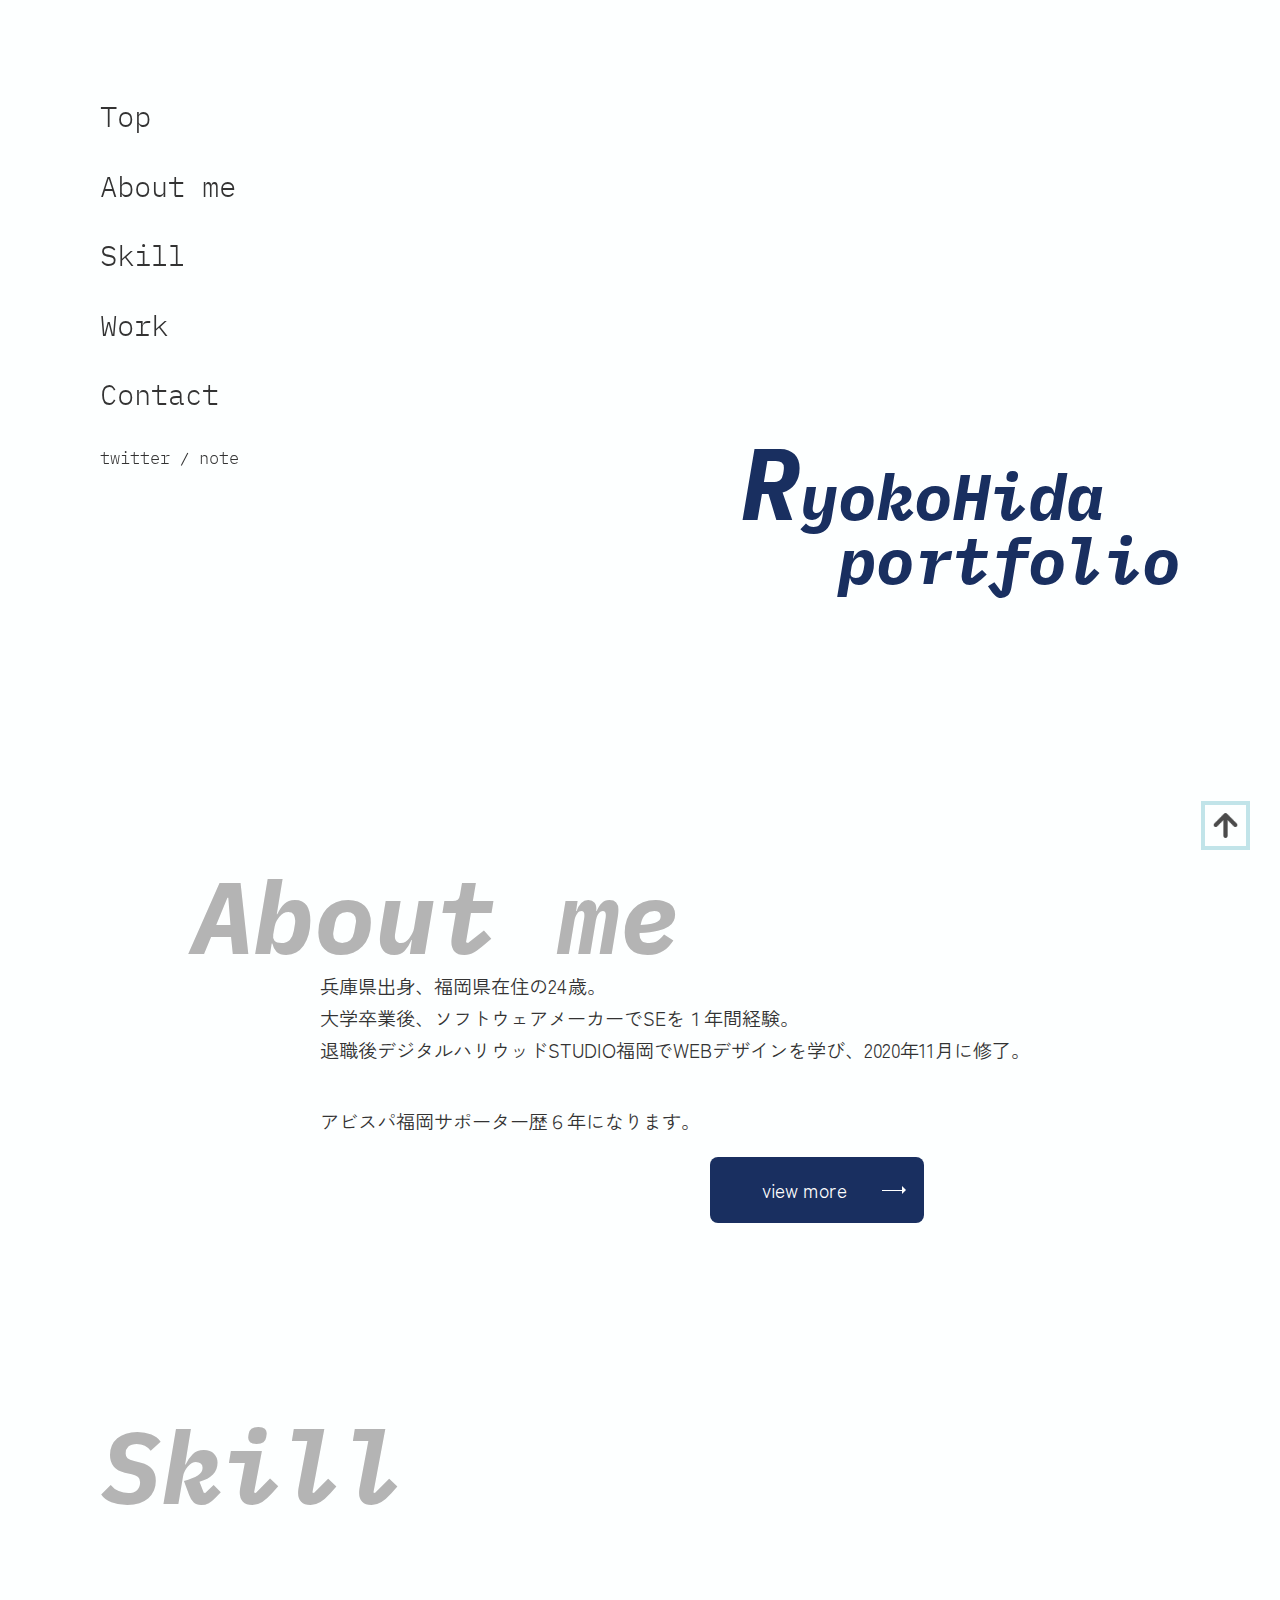
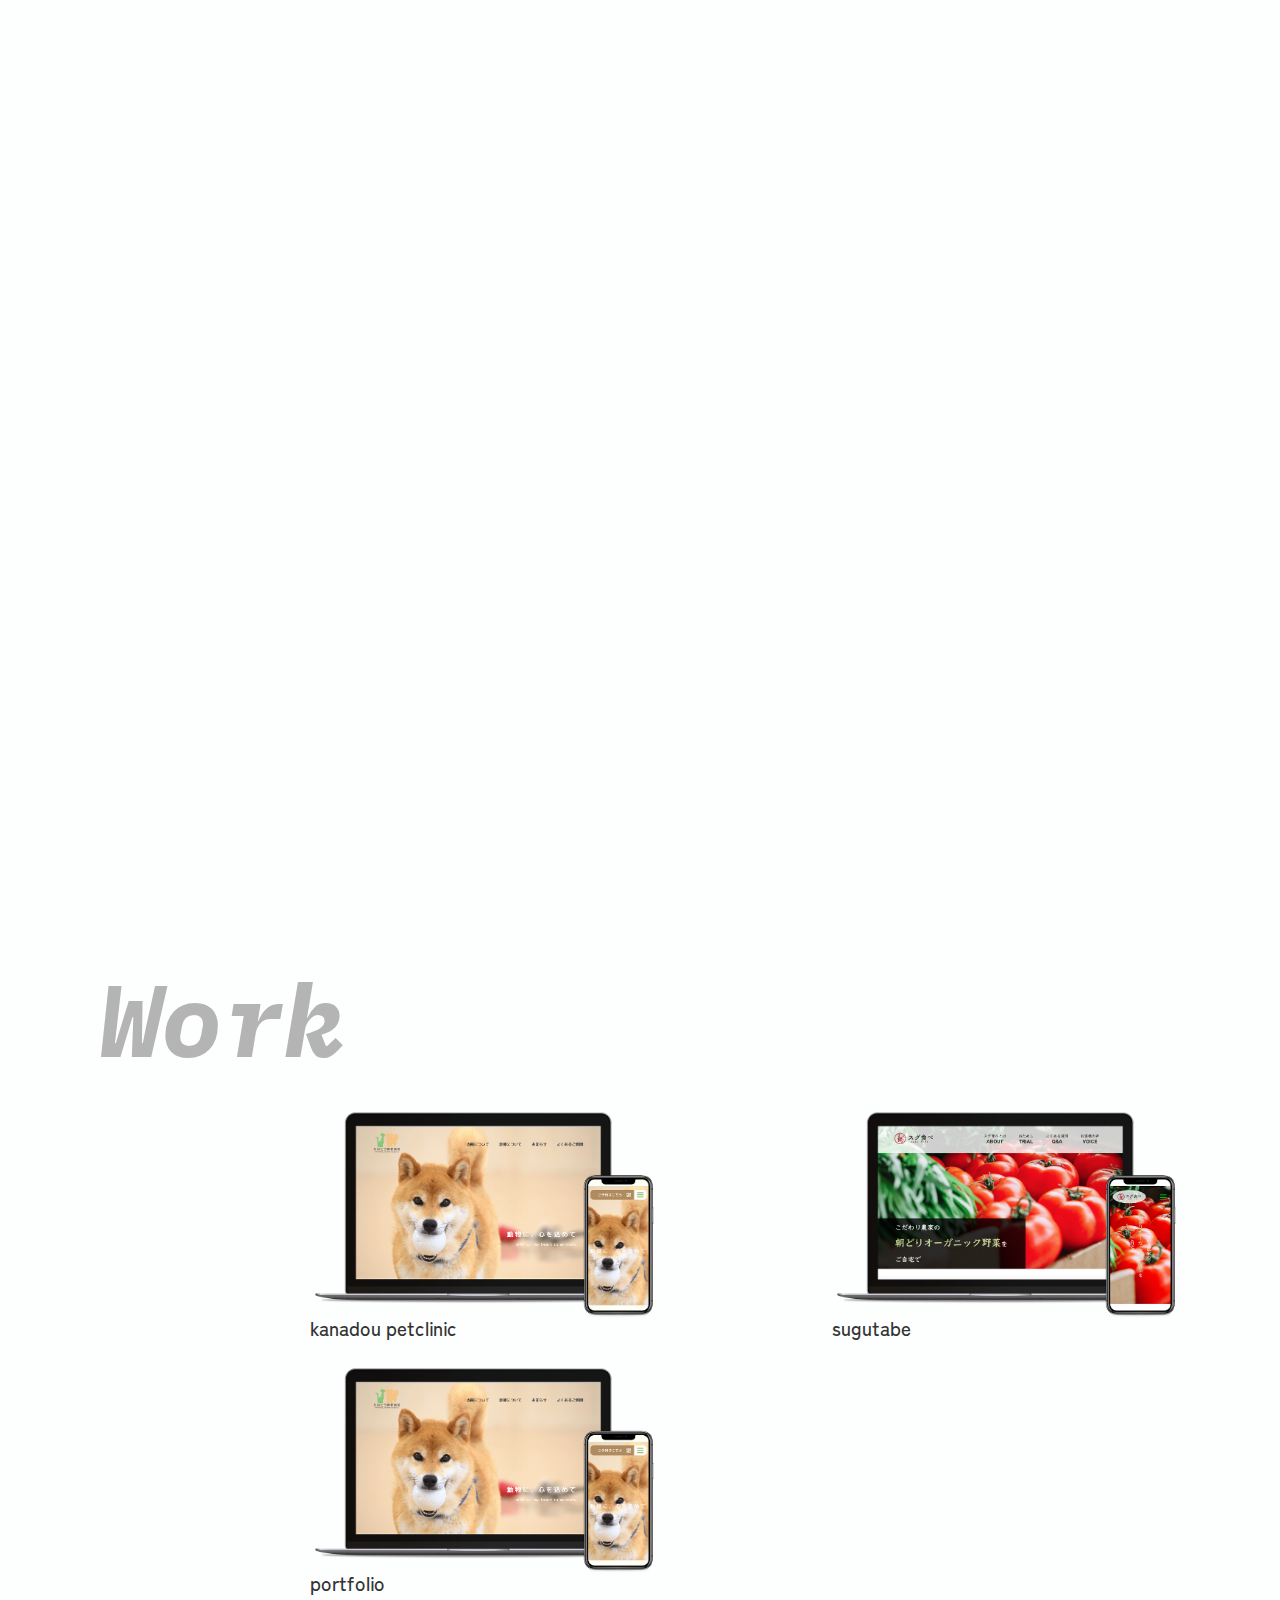
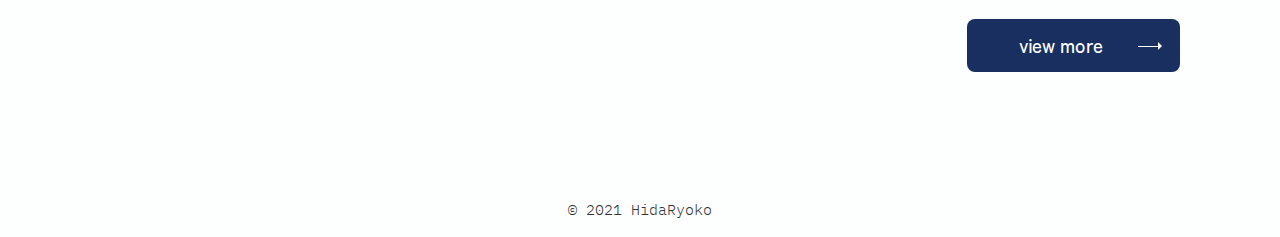
==== commit d1a0e7ca: "各ページレスポンシブ対応" ====
--- a/index.html
+++ b/index.html
@@ -20,7 +20,7 @@
   </head>
   <body>
     <section class="section-top">
-      <h1><span>R</span>yokoHida&nbsp;&nbsp;<br>portfolio</h1>
+      <h1><span>R</span>yokoHida&nbsp;&nbsp;<br>&nbsp;&nbsp;portfolio</h1>
     </section>
     <section id="aboutme" class="section-aboutme">
       <h2 class="title">About me</h2>
@@ -111,7 +111,7 @@
         <li><a class="sidebar__list__link" href="#aboutme">About me</a></li>
         <li><a class="sidebar__list__link" href="#skill">Skill</a></li>
         <li><a class="sidebar__list__link" href="#work">Work</a></li>
-        <li><a class="sidebar__list__link" href="https://forms.gle/sw1AD12rCwrzHJwd6" target="blank">contact</a></li>
+        <li><a class="sidebar__list__link" href="https://forms.gle/sw1AD12rCwrzHJwd6" target="blank">Contact</a></li>
       </ol>
       <div class="sidebar__snslink">
         <a href="https://twitter.com/ryo_studydesign" target="blank">twitter</a>
--- a/assets/css/common.css
+++ b/assets/css/common.css
@@ -50,14 +50,14 @@
 }
 
 .scroll-top {
-  width: 30px;
-  height: 30px;
+  width: 25px;
+  height: 25px;
   border: solid 4px #c1e4e9;
   cursor: pointer;
   text-align: right;
   position: fixed;
-  bottom: 30px;
-  right: 50px;
+  bottom: 50px;
+  right: 30px;
   padding: 8px;
 }
 
--- a/assets/css/top.css
+++ b/assets/css/top.css
@@ -38,7 +38,9 @@
 .btnarrow__more:after {
   content: '';
   position: absolute;
-  top: 43.5%;
+  top: 50%;
+  -webkit-transform: translateY(-50%);
+          transform: translateY(-50%);
   right: 12px;
   border: 4px solid transparent;
   border-top-width: 4px;
@@ -56,6 +58,26 @@
 .btnarrow__more:hover::after {
   border-left-color: #333;
   right: 20px;
+}
+
+@media (min-width: 700px) and (max-width: 1000px) {
+  .btnarrow__more {
+    padding: 10px 40px 10px 30px;
+    font-size: 1.5rem;
+  }
+  .btnarrow__more:before {
+    width: 13px;
+  }
+}
+
+@media (max-width: 700px) {
+  .btnarrow__more {
+    padding: 10px 40px 10px 30px;
+    font-size: 1.5rem;
+  }
+  .btnarrow__more:before {
+    width: 13px;
+  }
 }
 
 .btnarrow-back {
@@ -97,7 +119,9 @@
 .btnarrow-back__more:after {
   content: '';
   position: absolute;
-  top: 43.5%;
+  top: 50%;
+  -webkit-transform: translateY(-50%);
+          transform: translateY(-50%);
   left: 12px;
   border: 4px solid transparent;
   border-top-width: 4px;
@@ -117,6 +141,26 @@
   left: 20px;
 }
 
+@media (min-width: 700px) and (max-width: 1000px) {
+  .btnarrow-back__more {
+    padding: 10px 30px 10px 40px;
+    font-size: 1.5rem;
+  }
+  .btnarrow-back__more:before {
+    width: 13px;
+  }
+}
+
+@media (max-width: 700px) {
+  .btnarrow-back__more {
+    padding: 10px 30px 10px 40px;
+    font-size: 1.5rem;
+  }
+  .btnarrow-back__more:before {
+    width: 13px;
+  }
+}
+
 .title-skyblue {
   font-size: 8vw;
   font-style: italic;
@@ -124,11 +168,37 @@
   margin-bottom: 3vw;
 }
 
+@media (min-width: 700px) and (max-width: 1000px) {
+  .title-skyblue {
+    margin-bottom: 3rem;
+  }
+}
+
+@media (max-width: 700px) {
+  .title-skyblue {
+    font-size: 4rem;
+    margin-bottom: 2rem;
+  }
+}
+
 .title {
   font-size: 8vw;
   font-style: italic;
   color: #b4b4b4;
   margin-bottom: 3vw;
+}
+
+@media (min-width: 700px) and (max-width: 1000px) {
+  .title {
+    margin-bottom: 3rem;
+  }
+}
+
+@media (max-width: 700px) {
+  .title {
+    font-size: 4rem;
+    margin-bottom: 2rem;
+  }
 }
 
 .section-top {
@@ -181,6 +251,21 @@
   }
 }
 
+@media (max-width: 700px) {
+  .section-top {
+    padding: 0 50px;
+    text-align: right;
+  }
+  .section-top h1 {
+    font-size: 4rem;
+    line-height: 6rem;
+    padding-top: 40vh;
+  }
+  .section-top h1 span {
+    font-size: 5.5rem;
+  }
+}
+
 .sidebar {
   position: fixed;
   top: 8vw;
@@ -222,12 +307,11 @@
   font-size: 1.3vw;
   font-weight: 300;
   font-family: 'IBM Plex Mono', monospace;
-  margin-right: 1.5rem;
 }
 
 .sidebar__snslink p {
   font-size: 1.3vw;
-  margin-right: 1.5rem;
+  margin: 0 1rem;
 }
 
 @-webkit-keyframes fadeRightAnime {
@@ -251,6 +335,30 @@
   to {
     -webkit-transform: translateX(0);
             transform: translateX(0);
+  }
+}
+
+@media (min-width: 700px) and (max-width: 1000px) {
+  .sidebar {
+    padding-left: 50px;
+  }
+  .sidebar__list li {
+    margin-bottom: 2.5rem;
+  }
+  .sidebar__list li a {
+    font-size: 2rem;
+  }
+  .sidebar__snslink a {
+    font-size: 1.5rem;
+  }
+  .sidebar__snslink p {
+    font-size: 1.5rem;
+  }
+}
+
+@media (max-width: 700px) {
+  .sidebar {
+    display: none;
   }
 }
 
@@ -260,18 +368,53 @@
   padding-left: 15vw;
   font-size: 1.5vw;
   font-weight: 400;
+  line-height: 2.5vw;
 }
 
 .section-aboutme__profile {
   margin-left: 10vw;
   margin-bottom: 3vw;
-  line-height: 2.5vw;
 }
 
 .section-aboutme__avispa {
   margin-left: 10vw;
   margin-bottom: 20px;
-  line-height: 2.5vw;
+}
+
+@media (min-width: 700px) and (max-width: 1000px) {
+  .section-aboutme {
+    font-size: 1.5rem;
+    line-height: 2.8rem;
+  }
+  .section-aboutme__profile {
+    margin-left: 10rem;
+    margin-bottom: 10px;
+  }
+  .section-aboutme__avispa {
+    margin-left: 10rem;
+  }
+  .section-aboutme .btnarrow {
+    margin-right: 0;
+  }
+}
+
+@media (max-width: 700px) {
+  .section-aboutme {
+    padding: 0 50px;
+    font-size: 1.5rem;
+    line-height: 3rem;
+    margin-bottom: 80px;
+  }
+  .section-aboutme__profile {
+    margin-left: 0;
+  }
+  .section-aboutme__avispa {
+    margin-left: 0;
+    margin-bottom: 0;
+  }
+  .section-aboutme .btnarrow {
+    margin-right: 0;
+  }
 }
 
 .section-skill {
@@ -304,7 +447,7 @@
 
 .section-skill__cards__contain {
   width: 230px;
-  height: 300px;
+  height: 350px;
   background-color: #fff;
   border: solid 15px #c1e4e9;
   margin: 15px;
@@ -330,16 +473,21 @@
 
 .section-skill__cards__contain__first__imgbox img {
   width: 20%;
+  margin-bottom: 10px;
 }
 
 .section-skill__cards__contain__first__singleimg {
   width: 20%;
+}
+
+.section-skill__cards__contain__first__singleimg img {
+  margin-bottom: 10px;
 }
 
 .section-skill__cards__contain__first__title {
   text-align: center;
   margin-bottom: 10px;
-  font-size: 1.5vw;
+  font-size: 1.8rem;
   font-weight: 600;
 }
 
@@ -398,6 +546,71 @@
     opacity: 1;
     -webkit-transform: translateY(0);
             transform: translateY(0);
+  }
+}
+
+@media (min-width: 700px) and (max-width: 1000px) {
+  .section-skill__cards__contain {
+    border: solid 8px #c1e4e9;
+    width: 170px;
+    height: 250px;
+    margin: 5px;
+  }
+  .section-skill__cards__contain__first {
+    padding-bottom: 3px;
+  }
+  .section-skill__cards__contain__first__title {
+    font-size: 1.5rem;
+    margin-top: 5px;
+  }
+  .section-skill__cards__contain__description {
+    margin: 10px auto;
+    font-size: 1.3rem;
+    line-height: 2.3rem;
+  }
+  .section-skill__cards .btnarrow {
+    width: 170px;
+    margin: 5px;
+    padding: 8px;
+    text-align: right;
+  }
+}
+
+@media (max-width: 700px) {
+  .section-skill {
+    padding: 0 50px;
+    margin-bottom: 80px;
+  }
+  .section-skill__cards {
+    -webkit-box-orient: vertical;
+    -webkit-box-direction: normal;
+        -ms-flex-direction: column;
+            flex-direction: column;
+    margin-left: 0;
+  }
+  .section-skill__cards__contain {
+    border: solid 8px #c1e4e9;
+    width: 90%;
+    height: 280px;
+    margin: 15px;
+  }
+  .section-skill__cards__contain__first {
+    padding-bottom: 3px;
+  }
+  .section-skill__cards__contain__first__title {
+    font-size: 1.8rem;
+    margin-top: 5px;
+  }
+  .section-skill__cards__contain__description {
+    margin: 10px auto;
+    font-size: 1.5rem;
+    line-height: 2.5rem;
+  }
+  .section-skill__cards .btnarrow {
+    width: 170px;
+    margin: 5px;
+    padding: 8px;
+    text-align: right;
   }
 }
 
@@ -439,6 +652,48 @@
   margin: 0 0 0 auto;
 }
 
+@media (min-width: 700px) and (max-width: 1000px) {
+  .section-work__contain__linkbox {
+    width: 45%;
+    margin-bottom: 40px;
+  }
+}
+
+@media (max-width: 700px) {
+  .section-work {
+    padding: 0 50px;
+  }
+  .section-work__contain {
+    -webkit-box-orient: vertical;
+    -webkit-box-direction: normal;
+        -ms-flex-direction: column;
+            flex-direction: column;
+  }
+  .section-work__contain__linkbox {
+    width: 100%;
+    margin-bottom: 40px;
+  }
+  .section-work__contain__linkbox p {
+    font-size: 1.8rem;
+  }
+}
+
+.section-work {
+  margin-bottom: 130px;
+}
+
 .section-work__contain {
   margin-left: 210px;
 }
+
+@media (min-width: 700px) and (max-width: 1000px) {
+  .section-work__contain {
+    margin-left: 100px;
+  }
+}
+
+@media (max-width: 700px) {
+  .section-work__contain {
+    margin-left: 0;
+  }
+}
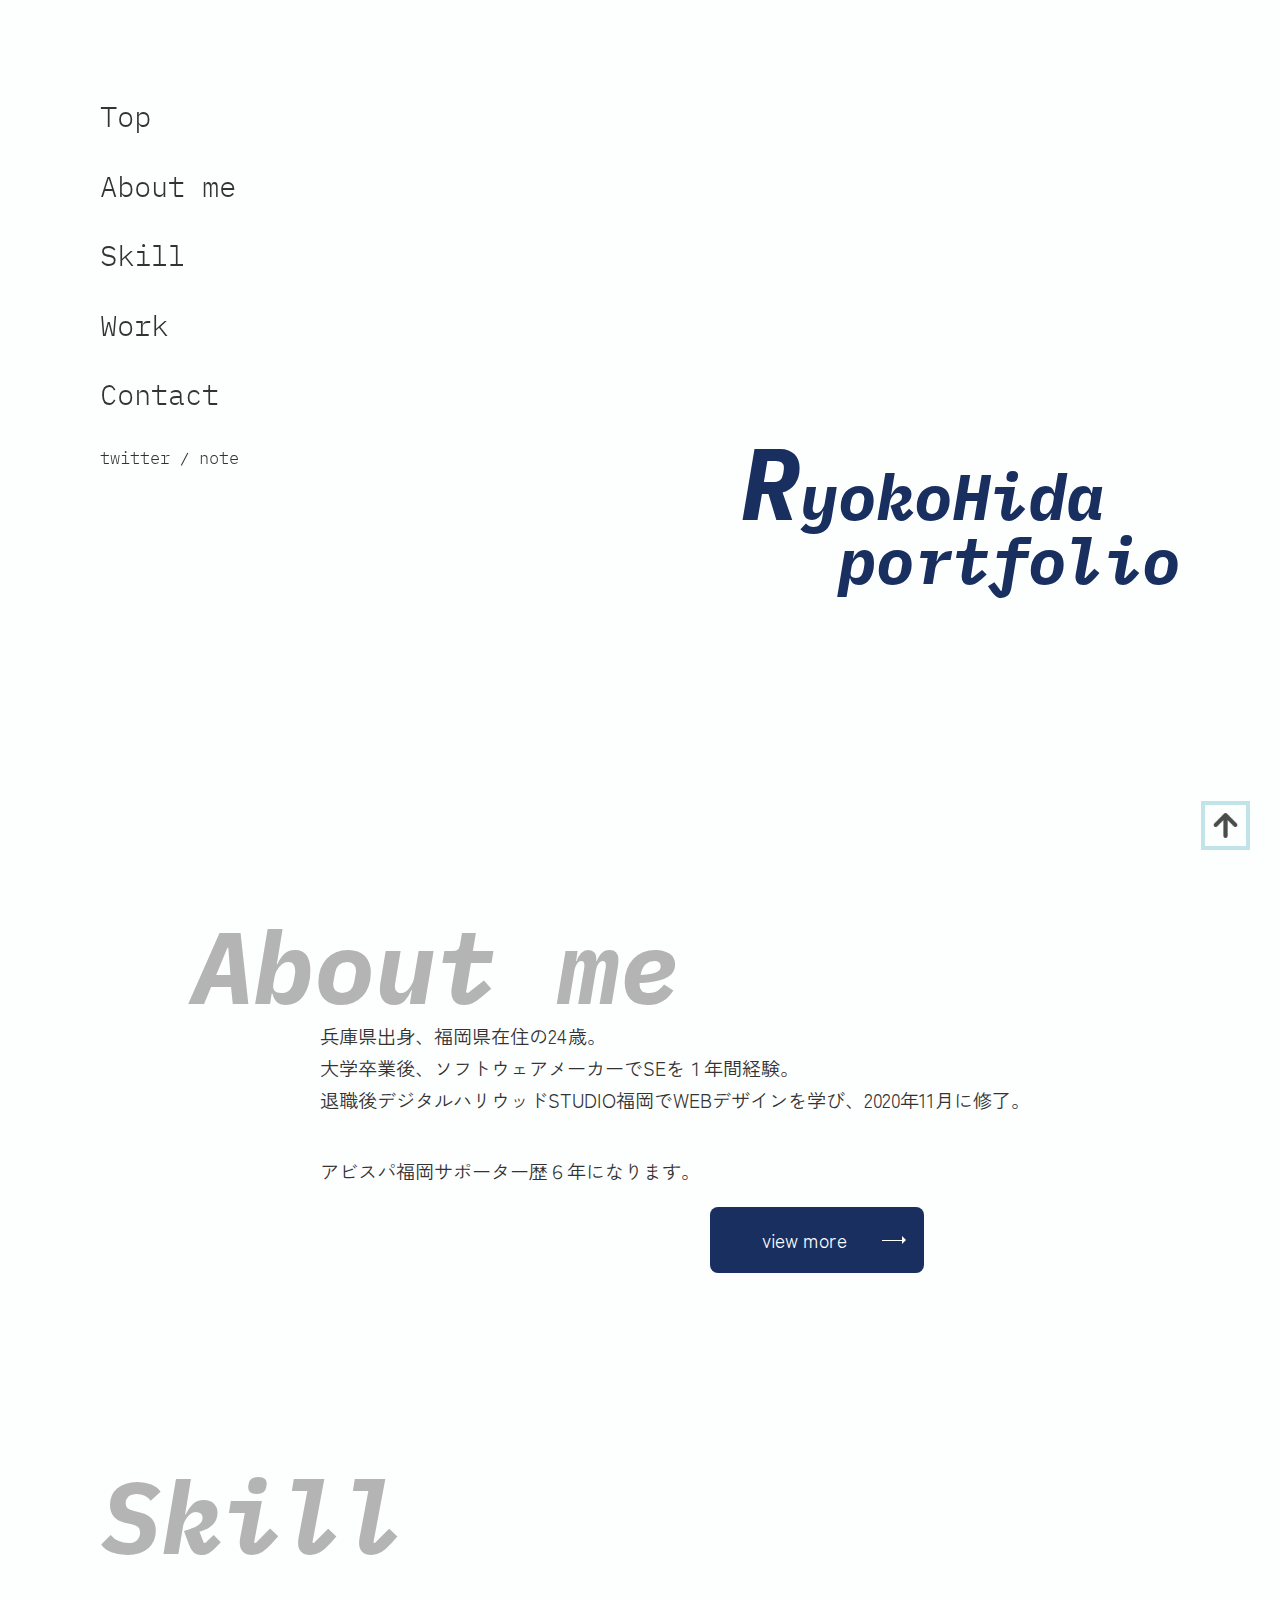
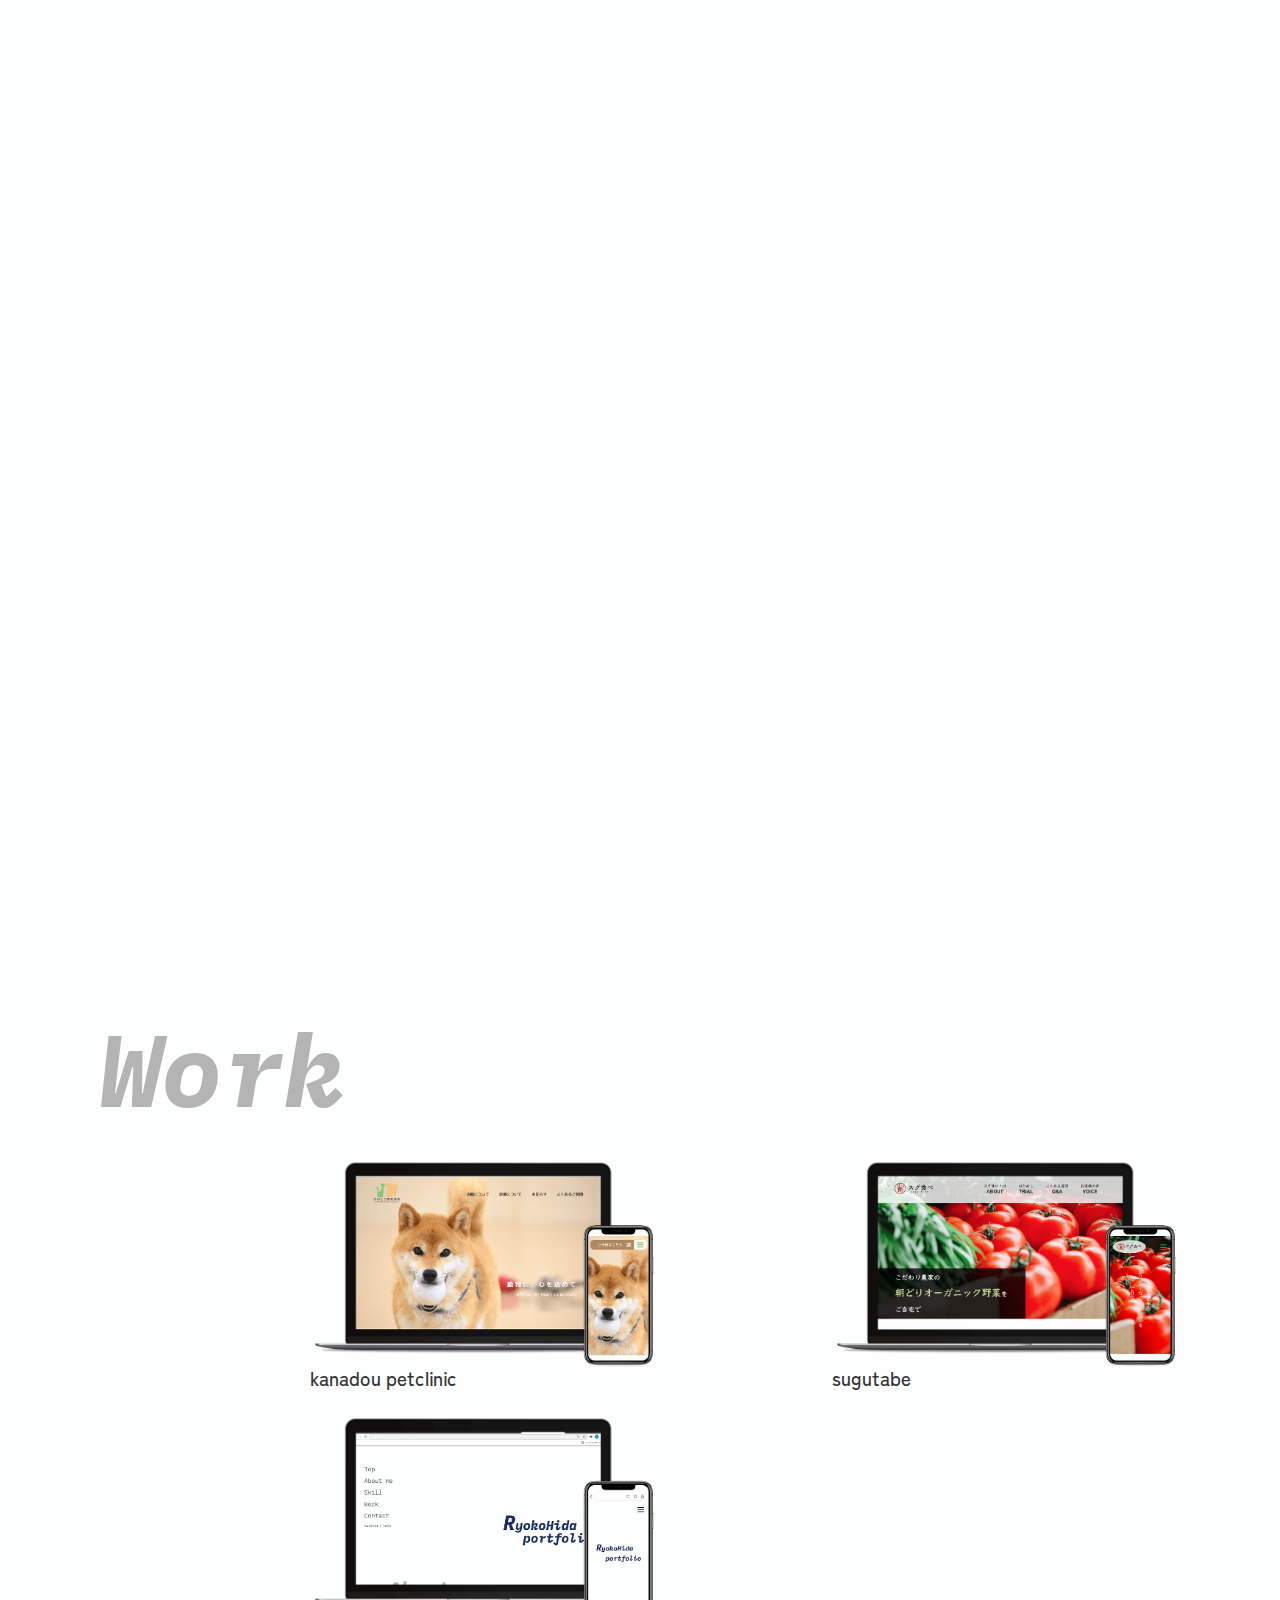
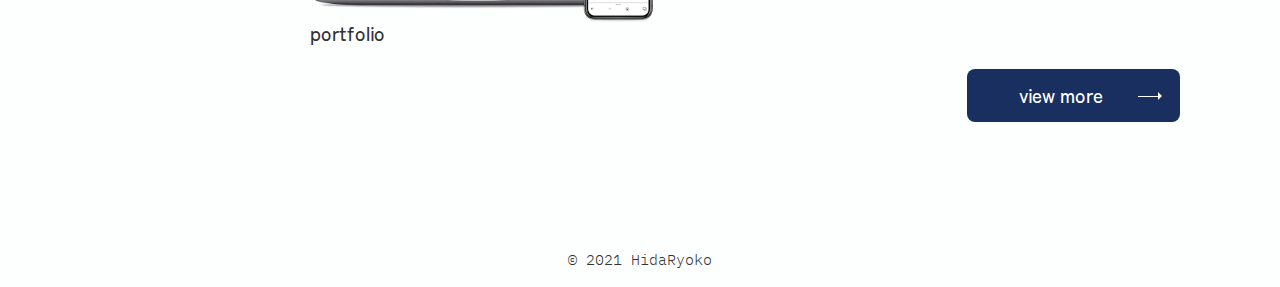
==== commit e9306a70: "ハンバーガーメニューの追加、その他微調整" ====
--- a/index.html
+++ b/index.html
@@ -40,7 +40,7 @@
       <ul class="section-skill__cards">
         <li class="section-skill__cards__contain">
           <div class="section-skill__cards__contain__first">
-            <img class="section-skill__cards__contain__first__singleimg" src="assets/image/icon/skill/png/responsive.png" alt="レスポンシブデザインのアイコン">
+            <img class="section-skill__cards__contain__first__singleimg" src="assets/image/icon/skill/responsive.png" alt="レスポンシブデザインのアイコン">
             <p class="section-skill__cards__contain__first__title">responsive</p>
           </div>
           <p class="section-skill__cards__contain__description">
@@ -49,7 +49,7 @@
         </li>
         <li class="section-skill__cards__contain">
           <div class="section-skill__cards__contain__first">
-            <img class="section-skill__cards__contain__first__singleimg" src="assets/image/icon/skill/png/wordpress.png" alt="wordpressのアイコン">
+            <img class="section-skill__cards__contain__first__singleimg" src="assets/image/icon/skill/wordpress.png" alt="wordpressのアイコン">
             <p class="section-skill__cards__contain__first__title">WordPress</p>
           </div>
           <p class="section-skill__cards__contain__description">
@@ -58,7 +58,7 @@
         </li>
         <li class="section-skill__cards__contain">
           <div class="section-skill__cards__contain__first">
-            <img class="section-skill__cards__contain__first__singleimg" src="assets/image/icon/skill/png/design.png" alt="デザインのアイコン">
+            <img class="section-skill__cards__contain__first__singleimg" src="assets/image/icon/skill/design.png" alt="デザインのアイコン">
             <p class="section-skill__cards__contain__first__title">design</p>
           </div>
           <p class="section-skill__cards__contain__description">
@@ -68,9 +68,9 @@
         <li class="section-skill__cards__contain">
           <div class="section-skill__cards__contain__first">
             <div class="section-skill__cards__contain__first__imgbox">
-              <img src="assets/image/icon/skill/png/html.png" alt="htmlのアイコン">
-              <img src="assets/image/icon/skill/png/css.png" alt="cssのアイコン">
-              <img src="assets/image/icon/skill/png/sass.png" alt="sassのアイコン">
+              <img src="assets/image/icon/skill/html.png" alt="htmlのアイコン">
+              <img src="assets/image/icon/skill/css.png" alt="cssのアイコン">
+              <img src="assets/image/icon/skill/sass.png" alt="sassのアイコン">
             </div>
             <p class="section-skill__cards__contain__first__title">HTML/CSS（scss）</p>
           </div>
@@ -81,8 +81,8 @@
         <li class="section-skill__cards__contain">
           <div class="section-skill__cards__contain__first">
             <div class="section-skill__cards__contain__first__imgbox">
-              <img src="assets/image/icon/skill/png/js.png" alt="javascriptのアイコン">
-              <img src="assets/image/icon/skill/png/jquery.png" alt="jqueryのアイコン">
+              <img src="assets/image/icon/skill/js.png" alt="javascriptのアイコン">
+              <img src="assets/image/icon/skill/jquery.png" alt="jqueryのアイコン">
             </div>
             <p class="section-skill__cards__contain__first__title">JavaScript</p>
           </div>
@@ -119,6 +119,24 @@
         <a href="https://note.com/webdesign_ryo/" target="blank">note</a>
       </div>
     </header>
+    <div id="header-nav">
+      <div class="menu-box">
+          <ul>
+              <li><a href="#">Top</a></li>
+              <li><a href="#aboutme">About me</a></li>
+              <li><a href="#skill">Skill</a></li>
+              <li><a href="#work">Work</a></li>
+              <li><a href="https://forms.gle/sw1AD12rCwrzHJwd6">Contact</a></li>
+          </ul>
+      </div>
+    </div>
+    <div class="hamburger-button">
+      <div class="hamburger-button__box">
+        <span class="hamburger-button__box__line" id="line1"></span>
+        <span class="hamburger-button__box__line" id="line2"></span>
+        <span class="hamburger-button__box__line" id="line3"></span>
+      </div>
+    </div>
     <div id="scrolltop"></div>
     <small>©︎ 2021 HidaRyoko</small>
     <script src="./assets/js/global.js"></script>
--- a/assets/css/top.css
+++ b/assets/css/top.css
@@ -205,6 +205,7 @@
   position: relative;
   height: 100vh;
   padding: 0 100px;
+  margin-bottom: 50px;
 }
 
 .section-top h1 {
@@ -697,3 +698,125 @@
     margin-left: 0;
   }
 }
+
+#header-nav {
+  display: none;
+}
+
+.nav-button {
+  display: none;
+}
+
+@media (max-width: 700px) {
+  .hamburger-button {
+    position: fixed;
+    top: 15px;
+    right: 15px;
+    content: "";
+    width: 20%;
+    height: 60px;
+    border-radius: 0 20px 20px 0;
+  }
+  .hamburger-button__box {
+    position: absolute;
+    top: 50%;
+    left: 50%;
+    -webkit-transform: translate(-50%, -50%);
+            transform: translate(-50%, -50%);
+    width: 40px;
+    height: 30px;
+    cursor: pointer;
+  }
+  .hamburger-button__box__line {
+    display: block;
+    position: absolute;
+    top: 0;
+    width: 40px;
+    height: 5px;
+    border-radius: 20px;
+    background-color: #192f60;
+    -webkit-transition: 0.7s;
+    transition: 0.7s;
+    z-index: 1010;
+  }
+  #line1 {
+    top: 0;
+  }
+  #line2 {
+    top: 13px;
+  }
+  #line3 {
+    top: 26px;
+  }
+  .active span:nth-child(1) {
+    -webkit-transform: translateY(13px) rotate(-45deg);
+            transform: translateY(13px) rotate(-45deg);
+  }
+  .active span:nth-child(2) {
+    -webkit-transform: translateX(100%);
+            transform: translateX(100%);
+    opacity: 0;
+    -webkit-transition: 1s;
+    transition: 1s;
+  }
+  .active span:nth-child(3) {
+    -webkit-transform: translateY(-13px) rotate(45deg);
+            transform: translateY(-13px) rotate(45deg);
+  }
+  #header-nav {
+    display: block;
+    width: 100%;
+    height: 100vh;
+    position: fixed;
+    top: 0;
+    left: 0;
+    -webkit-transform: translateY(-150%);
+            transform: translateY(-150%);
+    -webkit-transition: 1.5s;
+    transition: 1.5s;
+  }
+  #header-nav .menu-box {
+    width: 100%;
+    height: 50vh;
+    padding: 50px 30px 30px 30px;
+    background-color: #fdffff;
+    position: absolute;
+    display: -webkit-box;
+    display: -ms-flexbox;
+    display: flex;
+    -webkit-box-orient: vertical;
+    -webkit-box-direction: normal;
+        -ms-flex-direction: column;
+            flex-direction: column;
+  }
+  #header-nav .menu-box img {
+    width: 30%;
+    height: 100px;
+    -o-object-fit: contain;
+       object-fit: contain;
+  }
+  #header-nav .menu-box ul {
+    width: 80%;
+    padding-top: 30px;
+    list-style: none;
+  }
+  #header-nav .menu-box ul li {
+    text-align: left;
+    margin-bottom: 40px;
+    padding-bottom: 8px;
+    border-bottom: dashed 2px #192f60;
+  }
+  #header-nav .menu-box ul li a {
+    text-decoration: none;
+    color: #192f60;
+    font-size: 2rem;
+    font-weight: 500;
+    font-family: 'IBM Plex Mono', monospace;
+  }
+  #header-nav.menu-in {
+    -webkit-transform: translateY(0);
+            transform: translateY(0);
+    -webkit-transition: 1.5s;
+    transition: 1.5s;
+  }
+}
